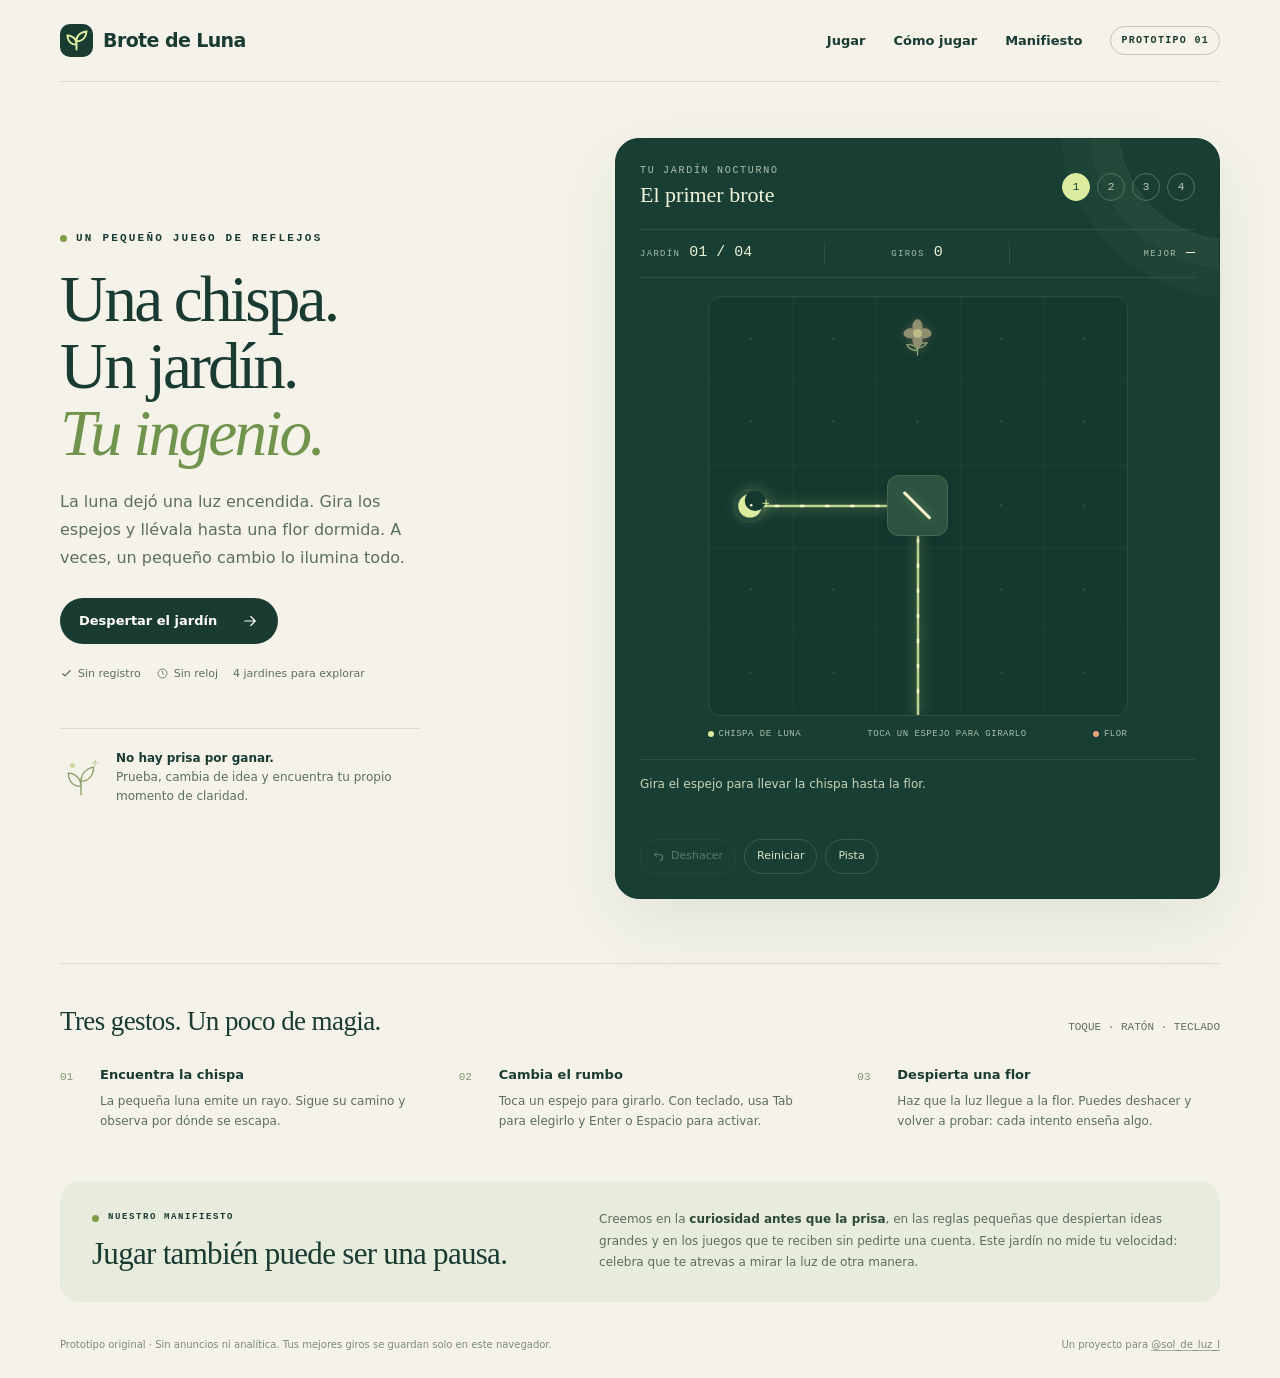
==== index.html @ 844bf69f "Añade el juego Brote de Luna" ====
<!doctype html>
<html lang="es">
<head>
<meta charset="utf-8">
<meta name="viewport" content="width=device-width, initial-scale=1">
<meta name="theme-color" content="#183e34">
<meta name="description" content="Brote de Luna: un pequeño juego de reflejos. Gira espejos, guía una chispa y despierta cuatro jardines. Gratis, sin registro y sin reloj.">
<title>Brote de Luna — un jardín de reflejos</title>
<link rel="icon" href="data:image/svg+xml,%3Csvg xmlns='http://www.w3.org/2000/svg' viewBox='0 0 64 64'%3E%3Crect width='64' height='64' rx='18' fill='%23183e34'/%3E%3Cpath d='M32 48V29M32 37C15 37 14 21 14 21s18-2 18 16M32 32c0-17 18-18 18-18s1 18-18 18' fill='none' stroke='%23dfec9e' stroke-width='4' stroke-linecap='round'/%3E%3C/svg%3E">
<style>
:root{--ink:#193b32;--muted:#5c6e61;--paper:#f5f3e9;--line:#d9dfce;--lime:#dceca0;--leaf:#254d3e;--peach:#e8a17d;--white:#fffef8;--mono:ui-monospace,SFMono-Regular,Consolas,monospace}*{box-sizing:border-box}html{scroll-behavior:smooth}body{margin:0;background:var(--paper);color:var(--ink);font-family:Inter,ui-sans-serif,system-ui,-apple-system,BlinkMacSystemFont,"Segoe UI",sans-serif;line-height:1.5}button,a{-webkit-tap-highlight-color:transparent}button{font:inherit}button,a{touch-action:manipulation}button:focus-visible,a:focus-visible,summary:focus-visible{outline:3px solid #d17c50;outline-offset:5px}.skip{position:absolute;left:18px;top:-60px;background:var(--ink);color:white;padding:10px;z-index:20}.skip:focus{top:12px}a{color:inherit}.shell{max-width:1240px;margin:auto;padding:0 40px}.topbar{display:flex;align-items:center;justify-content:space-between;padding-top:24px;padding-bottom:24px;border-bottom:1px solid var(--line);gap:24px}.brand{display:flex;gap:10px;align-items:center;text-decoration:none;font-weight:770;font-size:19px;letter-spacing:-.6px}.brand svg{width:33px;height:33px}.nav{display:flex;align-items:center;gap:28px;font-size:13px;font-weight:600}.nav a{text-decoration:none}.nav a:hover{color:#6a7f3f}.edition{font-family:var(--mono);font-size:10px;letter-spacing:1.3px;border:1px solid #bdc7b5;border-radius:99px;padding:6px 10px}.hero{display:grid;grid-template-columns:.9fr 1.1fr;gap:60px;align-items:center;padding:56px 0 64px}.eyebrow{font-size:11px;text-transform:uppercase;letter-spacing:2.2px;font-family:var(--mono);font-weight:600;display:flex;align-items:center;gap:9px}.eyebrow:before{content:"";width:7px;height:7px;background:#7f9c47;border-radius:50%}h1{font-family:Georgia,"Times New Roman",serif;font-size:clamp(48px,5.1vw,69px);line-height:1.02;font-weight:400;letter-spacing:-2.8px;margin:20px 0 22px}h1 em{font-style:italic;color:#71944d}.intro{font-size:16px;max-width:370px;color:var(--muted);margin:0 0 26px;line-height:1.75}.primary-link{display:inline-flex;gap:24px;align-items:center;text-decoration:none;border-radius:99px;padding:13px 19px;background:var(--ink);color:var(--white);font-size:13px;font-weight:600}.primary-link svg{width:18px;height:18px}.notes{display:flex;flex-wrap:wrap;gap:15px;margin-top:22px;font-size:11px;color:var(--muted)}.notes span{display:flex;align-items:center;gap:5px}.notes svg{width:13px;height:13px}.art-note{display:flex;gap:14px;align-items:center;margin-top:46px;padding-top:20px;border-top:1px solid var(--line);max-width:360px}.art-note svg{width:42px;height:42px;flex:0 0 auto}.art-note p{font-size:12px;line-height:1.6;color:var(--muted);margin:0}.art-note strong{font-weight:600;color:var(--ink)}.game-card{position:relative;overflow:hidden;background:#193f35;color:#f1f4d8;border-radius:24px;padding:24px;box-shadow:0 24px 70px #183e3417;border:1px solid #173b32;scroll-margin-top:16px}.game-card:before{content:"";position:absolute;width:230px;height:230px;right:-130px;top:-130px;border:1px solid #dceca01c;border-radius:50%;box-shadow:0 0 0 28px #dceca008,0 0 0 57px #dceca005;pointer-events:none}.game-top{display:flex;align-items:center;justify-content:space-between;position:relative;gap:10px}.game-top h2{font-family:Georgia,serif;font-weight:400;font-size:22px;margin:0}.game-top .tiny{color:#adbfaa;font-size:10px;letter-spacing:1.7px;font-family:var(--mono);text-transform:uppercase}.level-dots{display:flex;gap:7px}.level-dot{display:grid;place-items:center;width:28px;height:28px;border:1px solid #55715c;background:transparent;border-radius:50%;color:#c0cdb6;font-family:var(--mono);font-size:11px;cursor:pointer}.level-dot.active{background:var(--lime);border-color:var(--lime);color:var(--ink)}.level-dot.completed:not(.active){background:#507149;color:#e0ecc8}.stats{display:grid;grid-template-columns:repeat(3,1fr);margin:18px 0 18px;border-top:1px solid #ffffff16;border-bottom:1px solid #ffffff16;padding:12px 0}.stat{display:flex;gap:9px;align-items:baseline;justify-content:center;border-right:1px solid #ffffff16}.stat:first-child{justify-content:flex-start}.stat:last-child{border:0;justify-content:flex-end}.stat-label{font-size:9px;letter-spacing:1.3px;color:#a6bca9;font-family:var(--mono);text-transform:uppercase}.stat-value{font-family:var(--mono);font-size:15px;color:#edf2d6}.board-wrap{position:relative;margin:0 auto;max-width:420px}.board{position:relative;aspect-ratio:1;border:1px solid #78946d33;border-radius:14px;overflow:hidden;background-color:#14392f;background-image:linear-gradient(#b9d59f0b 1px,transparent 1px),linear-gradient(90deg,#b9d59f0b 1px,transparent 1px);background-size:20% 20%}.tiles{position:absolute;inset:0;display:grid;grid-template-columns:repeat(5,1fr);grid-template-rows:repeat(5,1fr);z-index:2}.tile{position:relative;display:flex;align-items:center;justify-content:center;min-width:0;border:0;background:none;color:#dceca0;padding:0}.tile.empty:after{content:"";width:3px;height:3px;border-radius:50%;background:#b2c99f25}.tile.mirror{cursor:pointer;margin:13%;border-radius:12px;background:#2c5341;box-shadow:inset 0 0 0 1px #9bb77c36,0 6px 12px #06251d25;transition:background .15s,transform .15s}.tile.mirror:hover{background:#3e654d;transform:translateY(-1px)}.tile.mirror:active{transform:scale(.92)}.tile.mirror[aria-disabled=true]{cursor:default}.tile.mirror:focus-visible{outline:3px solid #f3c396;outline-offset:2px}.mirror-line{display:block;width:62%;height:3px;background:#f1f5c9;border-radius:6px;box-shadow:0 0 10px #dceca049;transform:rotate(45deg);transition:transform .2s}.mirror-line.slash{transform:rotate(-45deg)}.source svg{width:62%;height:62%;filter:drop-shadow(0 0 8px #e0ec9e55)}.goal svg{width:61%;height:61%;transition:transform .5s;filter:drop-shadow(0 0 5px #e8a17d44)}.goal.awake svg{transform:scale(1.13);filter:drop-shadow(0 0 12px #f2b98eaa)}.goal .petal{fill:#8f8e70;transition:fill .4s}.goal.awake .petal{fill:#f2b18c}.goal .flower-core{fill:#bdbb86;transition:fill .4s}.goal.awake .flower-core{fill:#f8eeb6}.beam{position:absolute;inset:0;width:100%;height:100%;pointer-events:none;z-index:1;overflow:visible}.beam-glow{fill:none;stroke:#dfea8d;stroke-width:14;opacity:.13;filter:blur(7px)}.beam-core{fill:none;stroke:#dceca0;stroke-width:3;stroke-linecap:round;stroke-linejoin:round;opacity:.85}.beam-flow{fill:none;stroke:#fffbd9;stroke-width:3;stroke-linecap:round;stroke-linejoin:round;stroke-dasharray:3 27;animation:flow 2.7s linear infinite;opacity:.85}@keyframes flow{to{stroke-dashoffset:-120}}.board-hint{display:flex;justify-content:space-between;gap:8px;margin:12px 0 18px;font-family:var(--mono);font-size:9px;letter-spacing:.5px;color:#a9c0a8}.board-hint span{display:flex;align-items:center;gap:5px}.legend-dot{display:block;width:6px;height:6px;border-radius:50%;background:var(--lime)}.legend-dot.peach{background:var(--peach)}.game-status{border-top:1px solid #ffffff16;padding-top:15px;min-height:68px}.game-status p{margin:0;color:#c6d5b9;font-size:12px;line-height:1.6}.game-status strong{color:#e7efbc;font-weight:600}.game-status.win p{color:#eef5ce}.actions{display:flex;gap:8px;flex-wrap:wrap;margin-top:12px}.game-btn{border:1px solid #66826469;background:none;border-radius:99px;color:#d7e1c6;padding:8px 12px;font-size:11px;font-weight:500;cursor:pointer;display:inline-flex;align-items:center;gap:6px}.game-btn:hover{background:#365a43}.game-btn svg{width:12px;height:12px}.game-btn:disabled{opacity:.35;cursor:not-allowed}.game-btn.primary{margin-left:auto;background:var(--lime);border-color:var(--lime);color:#214330;font-weight:700}.game-btn.primary:hover{background:#ecf6be}.hidden{display:none!important}.hint-text{background:#ffffff08;border:1px solid #ffffff0f;border-radius:10px;padding:10px 12px;margin-top:11px!important;font-size:11px!important;color:#c4d2b5!important}.section-divider{border-top:1px solid var(--line)}.how{padding:37px 0 50px}.section-heading{display:flex;justify-content:space-between;align-items:baseline;gap:20px;margin-bottom:24px}.section-heading h2{font-family:Georgia,serif;font-weight:400;font-size:27px;letter-spacing:-.6px;margin:0}.section-heading p{font-size:11px;color:var(--muted);margin:0;font-family:var(--mono)}.steps{display:grid;grid-template-columns:repeat(3,1fr);gap:36px}.step{display:grid;grid-template-columns:28px 1fr;column-gap:12px}.step-number{font-family:var(--mono);font-size:11px;color:#829571;padding-top:4px}.step h3{font-size:13px;font-weight:650;margin:0 0 6px}.step p{font-size:12px;line-height:1.7;color:var(--muted);margin:0}.manifesto{background:#e7ecdc;border-radius:20px;padding:28px 32px;margin:0 0 35px;display:grid;grid-template-columns:1fr 1.25fr;gap:36px;align-items:center}.manifesto .eyebrow{font-size:9px;letter-spacing:1.6px}.manifesto h2{font-family:Georgia,serif;font-size:31px;font-weight:400;line-height:1.2;letter-spacing:-.7px;margin:10px 0 0}.manifesto p{font-size:12px;color:#5b6e5e;line-height:1.8;margin:0}.manifesto strong{color:#2d4935;font-weight:600}footer{padding:0 0 26px;display:flex;justify-content:space-between;gap:20px;font-size:10px;color:#7b8978}footer a{text-decoration:none;border-bottom:1px solid #a5b39a}footer p{margin:0}.fineprint{max-width:620px}@media(max-width:1000px){.hero{gap:32px}.shell{padding:0 28px}.game-card{padding:20px}.intro{font-size:14px}.stat-label{font-size:8px}.stat-value{font-size:13px}.art-note{margin-top:30px}.nav{gap:19px}}@media(max-width:760px){.shell{padding:0 20px}.topbar{padding-top:19px;padding-bottom:18px}.brand{font-size:17px}.nav{gap:16px}.nav a:first-child{display:none}.edition{display:none}.hero{grid-template-columns:1fr;padding:32px 0 34px;gap:29px}.intro-block{max-width:560px}.eyebrow{font-size:10px;letter-spacing:1.6px}h1{font-size:52px;letter-spacing:-2px;line-height:1.02;margin:17px 0 15px}h1 br.desktop{display:none}h1 span{display:inline}.intro{max-width:450px;font-size:14px;margin:0 0 20px}.primary-link{padding:11px 16px;font-size:12px}.notes{margin-top:17px}.art-note{display:none}.game-card{padding:20px;border-radius:20px;max-width:520px;width:100%;margin:auto}.game-top h2{font-size:21px}.stats{margin:16px 0}.stat-label{font-size:9px}.stat-value{font-size:14px}.steps{grid-template-columns:1fr;gap:22px}.how{padding:30px 0}.section-heading{margin-bottom:25px}.section-heading p{display:none}.section-heading h2{font-size:25px}.step p{font-size:12px}.manifesto{grid-template-columns:1fr;gap:17px;padding:24px;margin-bottom:26px}.manifesto h2{font-size:28px;max-width:300px}.manifesto p{font-size:12px}footer{flex-direction:column;gap:10px;font-size:10px}.game-btn{font-size:10px;padding:8px 11px}.board-hint{font-size:8px}.game-status{min-height:66px}.game-status p{font-size:12px}}@media(max-width:360px){.shell{padding:0 14px}.nav{gap:11px;font-size:11px}h1{font-size:47px}.game-card{padding:16px}.stat{gap:5px}.stat-label{font-size:8px}.game-top h2{font-size:18px}.level-dot{width:25px;height:25px}.level-dots{gap:5px}}@media(prefers-reduced-motion:reduce){html{scroll-behavior:auto}.beam-flow{animation:none}.mirror-line,.goal svg,.goal .petal,.tile.mirror{transition:none}}
</style>
</head>
<body>
<a class="skip" href="#juego">Saltar al juego</a>
<div class="shell">
<header class="topbar">
<a href="#" class="brand" aria-label="Brote de Luna, inicio"><svg viewBox="0 0 40 40" fill="none" aria-hidden="true"><rect width="40" height="40" rx="12" fill="#193b32"/><path d="M20 31V17M20 25C9 25 9 14 9 14s11 0 11 11M20 21c0-11 12-12 12-12s0 12-12 12" stroke="#dceca0" stroke-width="2.4" stroke-linecap="round"/></svg>Brote de Luna</a>
<nav class="nav" aria-label="Principal"><a href="#juego">Jugar</a><a href="#como">Cómo jugar</a><a href="#manifiesto">Manifiesto</a><span class="edition">PROTOTIPO 01</span></nav>
</header>
<main>
<section class="hero" aria-labelledby="hero-title">
<div class="intro-block">
<div class="eyebrow">Un pequeño juego de reflejos</div>
<h1 id="hero-title">Una chispa.<br class="desktop"> Un jardín.<br> <em>Tu ingenio.</em></h1>
<p class="intro">La luna dejó una luz encendida. Gira los espejos y llévala hasta una flor dormida. A veces, un pequeño cambio lo ilumina todo.</p>
<a class="primary-link" href="#juego">Despertar el jardín <svg viewBox="0 0 24 24" fill="none" aria-hidden="true"><path d="M5 12h14m-6-6 6 6-6 6" stroke="currentColor" stroke-width="1.5" stroke-linecap="round" stroke-linejoin="round"/></svg></a>
<div class="notes"><span><svg viewBox="0 0 16 16" fill="none" aria-hidden="true"><path d="m3 8 3 3 7-7" stroke="currentColor" stroke-width="1.5"/></svg>Sin registro</span><span><svg viewBox="0 0 16 16" fill="none" aria-hidden="true"><circle cx="8" cy="8" r="5.5" stroke="currentColor"/><path d="M8 4.5V8l2 1.5" stroke="currentColor"/></svg>Sin reloj</span><span>4 jardines para explorar</span></div>
<div class="art-note"><svg viewBox="0 0 50 50" fill="none" aria-hidden="true"><path d="M25 45V26M25 35C9 35 10 19 10 19s15 1 15 16M25 29c0-15 15-17 15-17s1 16-15 17" stroke="#8b9f69" stroke-width="1.6" stroke-linecap="round"/><circle cx="15" cy="10" r="3" fill="#c9d998"/><path d="M42 3v8M38 7h8" stroke="#b4c58b"/></svg><p><strong>No hay prisa por ganar.</strong><br>Prueba, cambia de idea y encuentra tu propio momento de claridad.</p></div>
</div>
<section class="game-card" id="juego" aria-labelledby="level-title" tabindex="-1">
<div class="game-top"><div><div class="tiny">Tu jardín nocturno</div><h2 id="level-title">El primer brote</h2></div><div class="level-dots" id="level-dots" role="group" aria-label="Elegir jardín"></div></div>
<div class="stats"><div class="stat"><span class="stat-label">Jardín</span><span class="stat-value" id="level-value">01 / 04</span></div><div class="stat"><span class="stat-label">Giros</span><span class="stat-value" id="moves-value">0</span></div><div class="stat"><span class="stat-label">Mejor</span><span class="stat-value" id="best-value">—</span></div></div>
<div class="board-wrap"><div class="board" id="board" role="group" aria-label="Tablero del jardín: gira los espejos para guiar la luz hasta la flor"><div class="tiles" id="tiles"></div><svg class="beam" viewBox="0 0 500 500" aria-hidden="true"><polyline class="beam-glow" id="beam-glow"/><polyline class="beam-core" id="beam-core"/><polyline class="beam-flow" id="beam-flow"/></svg></div><div class="board-hint"><span><i class="legend-dot"></i>CHISPA DE LUNA</span><span>TOCA UN ESPEJO PARA GIRARLO</span><span><i class="legend-dot peach"></i>FLOR</span></div></div>
<div class="game-status" id="game-status"><p id="status" role="status" aria-live="polite">Gira el espejo para llevar la chispa hasta la flor.</p><p class="hint-text hidden" id="hint-text"></p></div>
<div class="actions"><button class="game-btn" id="undo" type="button" disabled><svg viewBox="0 0 16 16" fill="none" aria-hidden="true"><path d="M5 3 2 6l3 3M2 6h7a4 4 0 0 1 0 8" stroke="currentColor" stroke-width="1.4" stroke-linecap="round" stroke-linejoin="round"/></svg>Deshacer</button><button class="game-btn" id="reset" type="button">Reiniciar</button><button class="game-btn" id="hint" type="button" aria-expanded="false" aria-controls="hint-text">Pista</button><button class="game-btn primary hidden" id="next" type="button">Siguiente jardín →</button></div>
</section>
</section>
<section class="how section-divider" id="como" aria-labelledby="how-title"><div class="section-heading"><h2 id="how-title">Tres gestos. Un poco de magia.</h2><p>TOQUE · RATÓN · TECLADO</p></div><div class="steps"><div class="step"><div class="step-number">01</div><div><h3>Encuentra la chispa</h3><p>La pequeña luna emite un rayo. Sigue su camino y observa por dónde se escapa.</p></div></div><div class="step"><div class="step-number">02</div><div><h3>Cambia el rumbo</h3><p>Toca un espejo para girarlo. Con teclado, usa Tab para elegirlo y Enter o Espacio para activar.</p></div></div><div class="step"><div class="step-number">03</div><div><h3>Despierta una flor</h3><p>Haz que la luz llegue a la flor. Puedes deshacer y volver a probar: cada intento enseña algo.</p></div></div></div></section>
<section class="manifesto" id="manifiesto" aria-labelledby="manifesto-title"><div><div class="eyebrow">Nuestro manifiesto</div><h2 id="manifesto-title">Jugar también puede ser una pausa.</h2></div><p>Creemos en la <strong>curiosidad antes que la prisa</strong>, en las reglas pequeñas que despiertan ideas grandes y en los juegos que te reciben sin pedirte una cuenta. Este jardín no mide tu velocidad: celebra que te atrevas a mirar la luz de otra manera.</p></section>
</main>
<footer><p class="fineprint">Prototipo original · Sin anuncios ni analítica. Tus mejores giros se guardan solo en este navegador.</p><p>Un proyecto para <a href="https://www.tiktok.com/@sol_de_luz_l" target="_blank" rel="noopener noreferrer">@sol_de_luz_l</a></p></footer>
</div>
<script>
(() => {
'use strict';
const levels = [
  {name:'El primer brote',source:{x:0,y:2},goal:{x:2,y:0},mirrors:[{x:2,y:2,o:'\\'}],hint:'La flor está arriba de la chispa. ¿Qué inclinación haría subir un rayo que viene de la izquierda?',intro:'Gira el espejo para llevar la chispa hasta la flor.'},
  {name:'Una vuelta inesperada',source:{x:0,y:3},goal:{x:4,y:1},mirrors:[{x:3,y:3,o:'\\'},{x:3,y:1,o:'\\'}],hint:'Primero hay que subir. Después, la luz necesita volver a mirar hacia la derecha.',intro:'Dos espejos, una nueva ruta. Sigue la luz desde la luna.'},
  {name:'Bajo la superficie',source:{x:0,y:1},goal:{x:1,y:2},mirrors:[{x:3,y:1,o:'/'},{x:3,y:4,o:'\\'},{x:1,y:4,o:'/'}],hint:'El camino baja hasta el fondo, gira a la izquierda y luego vuelve a subir. Empieza por el espejo más cercano a la chispa.',intro:'No siempre el camino más corto parece el más evidente.'},
  {name:'El jardín que regresa',source:{x:0,y:3},goal:{x:1,y:4},mirrors:[{x:2,y:3,o:'\\'},{x:2,y:0,o:'\\'},{x:4,y:0,o:'/'},{x:4,y:4,o:'\\'}],hint:'La luz puede recorrer el borde del jardín: arriba, derecha, abajo y, al final, izquierda.',intro:'Cuatro reflejos para despertar la última flor. Tómate tu tiempo.'}
];
const $ = id => document.getElementById(id);
let saved = {best:[null,null,null,null]};
try { const data=JSON.parse(localStorage.getItem('brote-de-luna-v1')); if(data && Array.isArray(data.best)) saved.best=levels.map((_,i)=>Number.isInteger(data.best[i])&&data.best[i]>0?data.best[i]:null); } catch (_) {}
let state={level:0,orientations:[],moves:0,history:[],solved:false};
const moonSVG='<svg viewBox="0 0 80 80" fill="none" aria-hidden="true"><circle cx="40" cy="40" r="25" stroke="#dceca0" stroke-opacity=".17"/><circle cx="40" cy="40" r="18" fill="#dceca0"/><circle cx="48" cy="32" r="16" fill="#14392f"/><circle cx="42" cy="39" r="2" fill="#f8f9d8"/><path d="M60 36h9M65 31v10" stroke="#dceca0" stroke-width="1.5" stroke-linecap="round"/></svg>';
const flowerSVG='<svg viewBox="0 0 80 80" aria-hidden="true"><path d="M40 66V43M40 59c-13 0-17-9-17-9s14-3 17 9M40 55c9 0 15-8 15-8s-12-2-15 8" fill="none" stroke="#8ea977" stroke-width="2" stroke-linecap="round"/><g class="petal"><ellipse cx="40" cy="22" rx="8" ry="12"/><ellipse cx="40" cy="42" rx="8" ry="12"/><ellipse cx="30" cy="32" rx="12" ry="8"/><ellipse cx="50" cy="32" rx="12" ry="8"/></g><circle class="flower-core" cx="40" cy="32" r="7"/></svg>';
function trace(){
 const l=levels[state.level],points=[[l.source.x*100+50,l.source.y*100+50]];
 let x=l.source.x,y=l.source.y,dx=1,dy=0;const seen=new Set();
 for(let step=0;step<120;step++){
  const nx=x+dx,ny=y+dy;
  if(nx<0||nx>4||ny<0||ny>4){points.push([Math.max(0,Math.min(500,nx*100+50)),Math.max(0,Math.min(500,ny*100+50))]);return {points,win:false};}
  x=nx;y=ny;points.push([x*100+50,y*100+50]);
  if(x===l.goal.x&&y===l.goal.y)return {points,win:true};
  const mi=l.mirrors.findIndex(m=>m.x===x&&m.y===y);
  if(mi>=0){const oldDx=dx;if(state.orientations[mi]==='/'){dx=-dy;dy=-oldDx;}else{dx=dy;dy=oldDx;}}
  const key=[x,y,dx,dy].join(',');if(seen.has(key))return {points,win:false};seen.add(key);
 }
 return {points,win:false};
}
function persist(){try{localStorage.setItem('brote-de-luna-v1',JSON.stringify(saved));}catch(_){}}
function renderDots(){
 $('level-dots').replaceChildren();levels.forEach((l,i)=>{const b=document.createElement('button');b.type='button';b.className='level-dot'+(i===state.level?' active':'')+(saved.best[i]?' completed':'');b.textContent=String(i+1);b.setAttribute('aria-label',`Jardín ${i+1}: ${l.name}${saved.best[i]?', completado':''}`);if(i===state.level)b.setAttribute('aria-current','step');b.addEventListener('click',()=>load(i));$('level-dots').append(b);});
}
function render(focusMirror){
 const l=levels[state.level],result=trace();
 if(result.win&&!state.solved){state.solved=true;if(!saved.best[state.level]||state.moves<saved.best[state.level]){saved.best[state.level]=state.moves;persist();}}
 $('level-title').textContent=l.name;$('level-value').textContent=`0${state.level+1} / 04`;$('moves-value').textContent=state.moves;$('best-value').textContent=saved.best[state.level]??'—';
 $('tiles').replaceChildren();
 for(let y=0;y<5;y++)for(let x=0;x<5;x++){
  const mi=l.mirrors.findIndex(m=>m.x===x&&m.y===y);let tile;
  if(mi>=0){tile=document.createElement('button');tile.type='button';tile.className='tile mirror';tile.dataset.mirror=mi;tile.setAttribute('aria-label',`Espejo en fila ${y+1}, columna ${x+1}; diagonal ${state.orientations[mi]==='/'?'ascendente':'descendente'}. Activar para girar.`);tile.setAttribute('aria-disabled',state.solved?'true':'false');const line=document.createElement('span');line.className='mirror-line'+(state.orientations[mi]==='/'?' slash':'');line.setAttribute('aria-hidden','true');tile.append(line);tile.addEventListener('click',()=>rotate(mi));}
  else {tile=document.createElement('div');tile.className='tile empty';tile.setAttribute('aria-hidden','true');if(x===l.source.x&&y===l.source.y){tile.className='tile source';tile.innerHTML=moonSVG;tile.removeAttribute('aria-hidden');tile.setAttribute('role','img');tile.setAttribute('aria-label','Chispa de luna: la luz sale hacia la derecha');}else if(x===l.goal.x&&y===l.goal.y){tile.className='tile goal'+(state.solved?' awake':'');tile.innerHTML=flowerSVG;tile.removeAttribute('aria-hidden');tile.setAttribute('role','img');tile.setAttribute('aria-label',state.solved?'Flor despierta':'Flor dormida: lleva la luz hasta aquí');}}
  $('tiles').append(tile);
 }
 const points=result.points.map(p=>p.join(',')).join(' ');['beam-glow','beam-core','beam-flow'].forEach(id=>$(id).setAttribute('points',points));
 $('game-status').classList.toggle('win',state.solved);$('status').textContent=state.solved?(state.level===levels.length-1?`¡Cuatro jardines, una nueva mirada! Última flor despierta en ${state.moves} ${state.moves===1?'giro':'giros'}. Puedes volver a jugar y mejorar tu marca.`:`¡La flor despertó! Lo lograste en ${state.moves} ${state.moves===1?'giro':'giros'}. El siguiente jardín te espera.`):l.intro;
 $('undo').disabled=state.history.length===0;$('next').classList.toggle('hidden',!state.solved);$('next').textContent=state.level===levels.length-1?'Volver al primer jardín ↻':'Siguiente jardín →';
 renderDots();if(focusMirror!==undefined&&!state.solved){const focused=$('tiles').querySelector(`[data-mirror="${focusMirror}"]`);if(focused)focused.focus({preventScroll:true});}
}
function rotate(i){if(state.solved)return;state.history.push(state.orientations.slice());state.orientations[i]=state.orientations[i]==='/'?'\\':'/';state.moves++;render(i);}
function load(index){state={level:index,orientations:levels[index].mirrors.map(m=>m.o),moves:0,history:[],solved:false};$('hint-text').classList.add('hidden');$('hint').setAttribute('aria-expanded','false');$('hint-text').textContent=levels[index].hint;render();}
$('reset').addEventListener('click',()=>load(state.level));
$('undo').addEventListener('click',()=>{if(!state.history.length)return;state.orientations=state.history.pop();state.moves=Math.max(0,state.moves-1);state.solved=false;render();});
$('hint').addEventListener('click',()=>{const show=$('hint-text').classList.contains('hidden');$('hint-text').classList.toggle('hidden',!show);$('hint').setAttribute('aria-expanded',String(show));});
$('next').addEventListener('click',()=>{load((state.level+1)%levels.length);const first=$('tiles').querySelector('button');if(first)first.focus({preventScroll:true});});
load(0);
})();
</script>
</body>
</html>
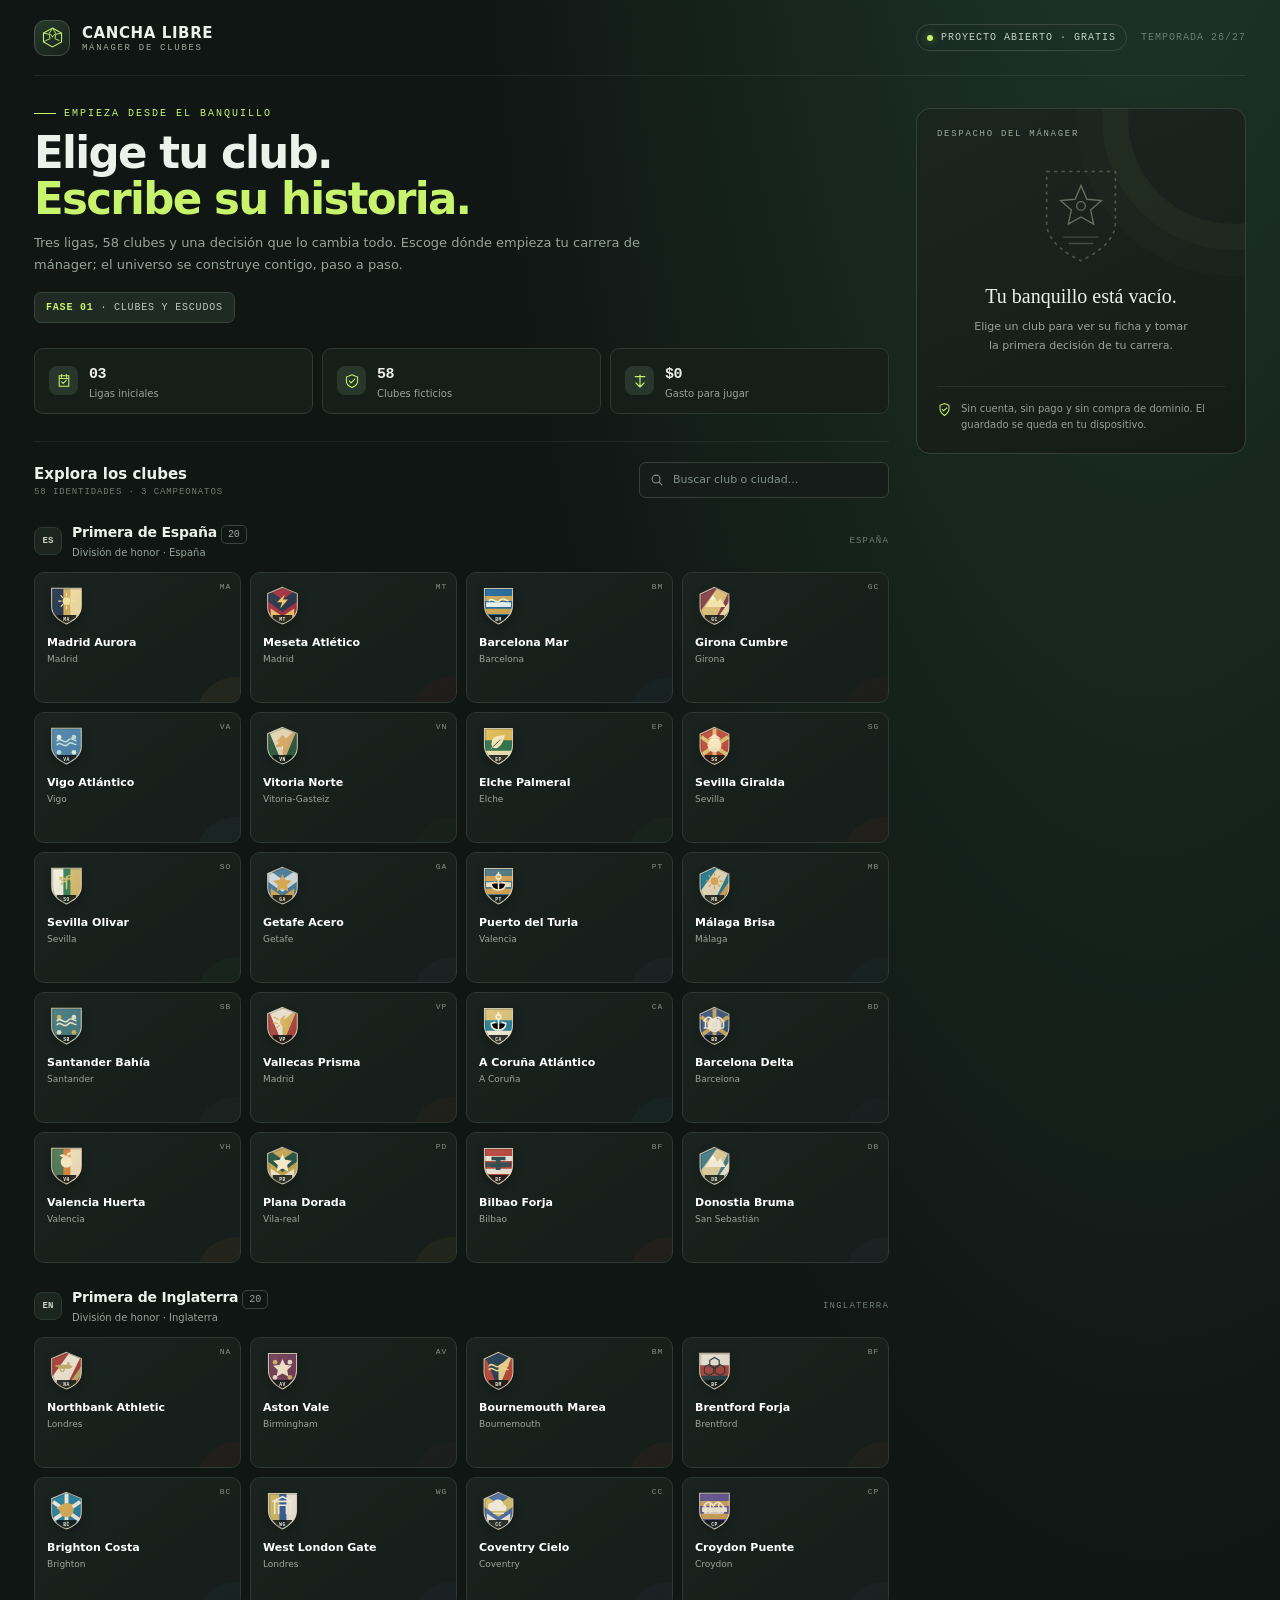
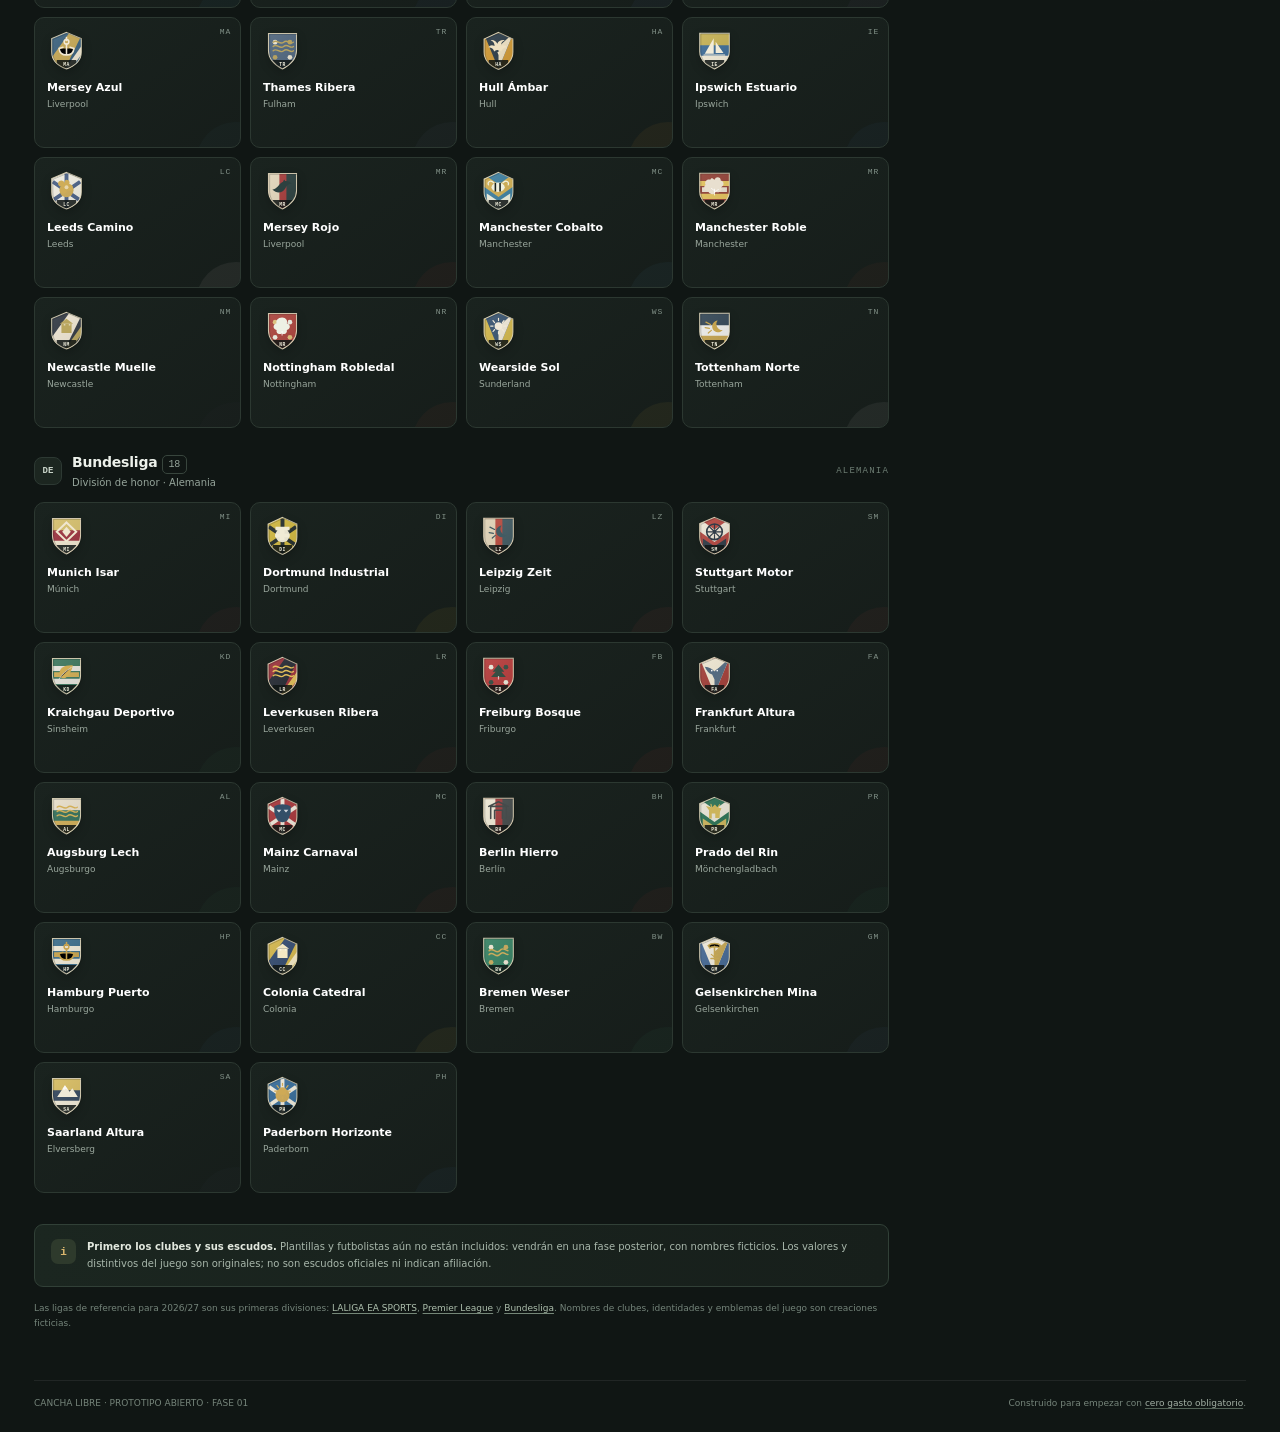
==== commit 4591db5f: "Reemplaza el contenido por Cancha Libre fase 1" ====
--- a/index.html
+++ b/index.html
@@ -1,103 +1,41 @@
 <!doctype html>
-<html lang="es">
-<head>
-<meta charset="utf-8">
-<meta name="viewport" content="width=device-width, initial-scale=1">
-<meta name="theme-color" content="#183e34">
-<meta name="description" content="Brote de Luna: un pequeño juego de reflejos. Gira espejos, guía una chispa y despierta cuatro jardines. Gratis, sin registro y sin reloj.">
-<title>Brote de Luna — un jardín de reflejos</title>
-<link rel="icon" href="data:image/svg+xml,%3Csvg xmlns='http://www.w3.org/2000/svg' viewBox='0 0 64 64'%3E%3Crect width='64' height='64' rx='18' fill='%23183e34'/%3E%3Cpath d='M32 48V29M32 37C15 37 14 21 14 21s18-2 18 16M32 32c0-17 18-18 18-18s1 18-18 18' fill='none' stroke='%23dfec9e' stroke-width='4' stroke-linecap='round'/%3E%3C/svg%3E">
+<html lang="es"><head><meta charset="utf-8"><meta name="viewport" content="width=device-width,initial-scale=1"><meta name="theme-color" content="#121a17"><meta name="description" content="Cancha Libre: mánager de clubes gratuito. Elige tu equipo entre España, Inglaterra y Alemania; distintivos originales, sin dominio de pago ni registro."><title>Cancha Libre — Mánager de clubes</title>
 <style>
-:root{--ink:#193b32;--muted:#5c6e61;--paper:#f5f3e9;--line:#d9dfce;--lime:#dceca0;--leaf:#254d3e;--peach:#e8a17d;--white:#fffef8;--mono:ui-monospace,SFMono-Regular,Consolas,monospace}*{box-sizing:border-box}html{scroll-behavior:smooth}body{margin:0;background:var(--paper);color:var(--ink);font-family:Inter,ui-sans-serif,system-ui,-apple-system,BlinkMacSystemFont,"Segoe UI",sans-serif;line-height:1.5}button,a{-webkit-tap-highlight-color:transparent}button{font:inherit}button,a{touch-action:manipulation}button:focus-visible,a:focus-visible,summary:focus-visible{outline:3px solid #d17c50;outline-offset:5px}.skip{position:absolute;left:18px;top:-60px;background:var(--ink);color:white;padding:10px;z-index:20}.skip:focus{top:12px}a{color:inherit}.shell{max-width:1240px;margin:auto;padding:0 40px}.topbar{display:flex;align-items:center;justify-content:space-between;padding-top:24px;padding-bottom:24px;border-bottom:1px solid var(--line);gap:24px}.brand{display:flex;gap:10px;align-items:center;text-decoration:none;font-weight:770;font-size:19px;letter-spacing:-.6px}.brand svg{width:33px;height:33px}.nav{display:flex;align-items:center;gap:28px;font-size:13px;font-weight:600}.nav a{text-decoration:none}.nav a:hover{color:#6a7f3f}.edition{font-family:var(--mono);font-size:10px;letter-spacing:1.3px;border:1px solid #bdc7b5;border-radius:99px;padding:6px 10px}.hero{display:grid;grid-template-columns:.9fr 1.1fr;gap:60px;align-items:center;padding:56px 0 64px}.eyebrow{font-size:11px;text-transform:uppercase;letter-spacing:2.2px;font-family:var(--mono);font-weight:600;display:flex;align-items:center;gap:9px}.eyebrow:before{content:"";width:7px;height:7px;background:#7f9c47;border-radius:50%}h1{font-family:Georgia,"Times New Roman",serif;font-size:clamp(48px,5.1vw,69px);line-height:1.02;font-weight:400;letter-spacing:-2.8px;margin:20px 0 22px}h1 em{font-style:italic;color:#71944d}.intro{font-size:16px;max-width:370px;color:var(--muted);margin:0 0 26px;line-height:1.75}.primary-link{display:inline-flex;gap:24px;align-items:center;text-decoration:none;border-radius:99px;padding:13px 19px;background:var(--ink);color:var(--white);font-size:13px;font-weight:600}.primary-link svg{width:18px;height:18px}.notes{display:flex;flex-wrap:wrap;gap:15px;margin-top:22px;font-size:11px;color:var(--muted)}.notes span{display:flex;align-items:center;gap:5px}.notes svg{width:13px;height:13px}.art-note{display:flex;gap:14px;align-items:center;margin-top:46px;padding-top:20px;border-top:1px solid var(--line);max-width:360px}.art-note svg{width:42px;height:42px;flex:0 0 auto}.art-note p{font-size:12px;line-height:1.6;color:var(--muted);margin:0}.art-note strong{font-weight:600;color:var(--ink)}.game-card{position:relative;overflow:hidden;background:#193f35;color:#f1f4d8;border-radius:24px;padding:24px;box-shadow:0 24px 70px #183e3417;border:1px solid #173b32;scroll-margin-top:16px}.game-card:before{content:"";position:absolute;width:230px;height:230px;right:-130px;top:-130px;border:1px solid #dceca01c;border-radius:50%;box-shadow:0 0 0 28px #dceca008,0 0 0 57px #dceca005;pointer-events:none}.game-top{display:flex;align-items:center;justify-content:space-between;position:relative;gap:10px}.game-top h2{font-family:Georgia,serif;font-weight:400;font-size:22px;margin:0}.game-top .tiny{color:#adbfaa;font-size:10px;letter-spacing:1.7px;font-family:var(--mono);text-transform:uppercase}.level-dots{display:flex;gap:7px}.level-dot{display:grid;place-items:center;width:28px;height:28px;border:1px solid #55715c;background:transparent;border-radius:50%;color:#c0cdb6;font-family:var(--mono);font-size:11px;cursor:pointer}.level-dot.active{background:var(--lime);border-color:var(--lime);color:var(--ink)}.level-dot.completed:not(.active){background:#507149;color:#e0ecc8}.stats{display:grid;grid-template-columns:repeat(3,1fr);margin:18px 0 18px;border-top:1px solid #ffffff16;border-bottom:1px solid #ffffff16;padding:12px 0}.stat{display:flex;gap:9px;align-items:baseline;justify-content:center;border-right:1px solid #ffffff16}.stat:first-child{justify-content:flex-start}.stat:last-child{border:0;justify-content:flex-end}.stat-label{font-size:9px;letter-spacing:1.3px;color:#a6bca9;font-family:var(--mono);text-transform:uppercase}.stat-value{font-family:var(--mono);font-size:15px;color:#edf2d6}.board-wrap{position:relative;margin:0 auto;max-width:420px}.board{position:relative;aspect-ratio:1;border:1px solid #78946d33;border-radius:14px;overflow:hidden;background-color:#14392f;background-image:linear-gradient(#b9d59f0b 1px,transparent 1px),linear-gradient(90deg,#b9d59f0b 1px,transparent 1px);background-size:20% 20%}.tiles{position:absolute;inset:0;display:grid;grid-template-columns:repeat(5,1fr);grid-template-rows:repeat(5,1fr);z-index:2}.tile{position:relative;display:flex;align-items:center;justify-content:center;min-width:0;border:0;background:none;color:#dceca0;padding:0}.tile.empty:after{content:"";width:3px;height:3px;border-radius:50%;background:#b2c99f25}.tile.mirror{cursor:pointer;margin:13%;border-radius:12px;background:#2c5341;box-shadow:inset 0 0 0 1px #9bb77c36,0 6px 12px #06251d25;transition:background .15s,transform .15s}.tile.mirror:hover{background:#3e654d;transform:translateY(-1px)}.tile.mirror:active{transform:scale(.92)}.tile.mirror[aria-disabled=true]{cursor:default}.tile.mirror:focus-visible{outline:3px solid #f3c396;outline-offset:2px}.mirror-line{display:block;width:62%;height:3px;background:#f1f5c9;border-radius:6px;box-shadow:0 0 10px #dceca049;transform:rotate(45deg);transition:transform .2s}.mirror-line.slash{transform:rotate(-45deg)}.source svg{width:62%;height:62%;filter:drop-shadow(0 0 8px #e0ec9e55)}.goal svg{width:61%;height:61%;transition:transform .5s;filter:drop-shadow(0 0 5px #e8a17d44)}.goal.awake svg{transform:scale(1.13);filter:drop-shadow(0 0 12px #f2b98eaa)}.goal .petal{fill:#8f8e70;transition:fill .4s}.goal.awake .petal{fill:#f2b18c}.goal .flower-core{fill:#bdbb86;transition:fill .4s}.goal.awake .flower-core{fill:#f8eeb6}.beam{position:absolute;inset:0;width:100%;height:100%;pointer-events:none;z-index:1;overflow:visible}.beam-glow{fill:none;stroke:#dfea8d;stroke-width:14;opacity:.13;filter:blur(7px)}.beam-core{fill:none;stroke:#dceca0;stroke-width:3;stroke-linecap:round;stroke-linejoin:round;opacity:.85}.beam-flow{fill:none;stroke:#fffbd9;stroke-width:3;stroke-linecap:round;stroke-linejoin:round;stroke-dasharray:3 27;animation:flow 2.7s linear infinite;opacity:.85}@keyframes flow{to{stroke-dashoffset:-120}}.board-hint{display:flex;justify-content:space-between;gap:8px;margin:12px 0 18px;font-family:var(--mono);font-size:9px;letter-spacing:.5px;color:#a9c0a8}.board-hint span{display:flex;align-items:center;gap:5px}.legend-dot{display:block;width:6px;height:6px;border-radius:50%;background:var(--lime)}.legend-dot.peach{background:var(--peach)}.game-status{border-top:1px solid #ffffff16;padding-top:15px;min-height:68px}.game-status p{margin:0;color:#c6d5b9;font-size:12px;line-height:1.6}.game-status strong{color:#e7efbc;font-weight:600}.game-status.win p{color:#eef5ce}.actions{display:flex;gap:8px;flex-wrap:wrap;margin-top:12px}.game-btn{border:1px solid #66826469;background:none;border-radius:99px;color:#d7e1c6;padding:8px 12px;font-size:11px;font-weight:500;cursor:pointer;display:inline-flex;align-items:center;gap:6px}.game-btn:hover{background:#365a43}.game-btn svg{width:12px;height:12px}.game-btn:disabled{opacity:.35;cursor:not-allowed}.game-btn.primary{margin-left:auto;background:var(--lime);border-color:var(--lime);color:#214330;font-weight:700}.game-btn.primary:hover{background:#ecf6be}.hidden{display:none!important}.hint-text{background:#ffffff08;border:1px solid #ffffff0f;border-radius:10px;padding:10px 12px;margin-top:11px!important;font-size:11px!important;color:#c4d2b5!important}.section-divider{border-top:1px solid var(--line)}.how{padding:37px 0 50px}.section-heading{display:flex;justify-content:space-between;align-items:baseline;gap:20px;margin-bottom:24px}.section-heading h2{font-family:Georgia,serif;font-weight:400;font-size:27px;letter-spacing:-.6px;margin:0}.section-heading p{font-size:11px;color:var(--muted);margin:0;font-family:var(--mono)}.steps{display:grid;grid-template-columns:repeat(3,1fr);gap:36px}.step{display:grid;grid-template-columns:28px 1fr;column-gap:12px}.step-number{font-family:var(--mono);font-size:11px;color:#829571;padding-top:4px}.step h3{font-size:13px;font-weight:650;margin:0 0 6px}.step p{font-size:12px;line-height:1.7;color:var(--muted);margin:0}.manifesto{background:#e7ecdc;border-radius:20px;padding:28px 32px;margin:0 0 35px;display:grid;grid-template-columns:1fr 1.25fr;gap:36px;align-items:center}.manifesto .eyebrow{font-size:9px;letter-spacing:1.6px}.manifesto h2{font-family:Georgia,serif;font-size:31px;font-weight:400;line-height:1.2;letter-spacing:-.7px;margin:10px 0 0}.manifesto p{font-size:12px;color:#5b6e5e;line-height:1.8;margin:0}.manifesto strong{color:#2d4935;font-weight:600}footer{padding:0 0 26px;display:flex;justify-content:space-between;gap:20px;font-size:10px;color:#7b8978}footer a{text-decoration:none;border-bottom:1px solid #a5b39a}footer p{margin:0}.fineprint{max-width:620px}@media(max-width:1000px){.hero{gap:32px}.shell{padding:0 28px}.game-card{padding:20px}.intro{font-size:14px}.stat-label{font-size:8px}.stat-value{font-size:13px}.art-note{margin-top:30px}.nav{gap:19px}}@media(max-width:760px){.shell{padding:0 20px}.topbar{padding-top:19px;padding-bottom:18px}.brand{font-size:17px}.nav{gap:16px}.nav a:first-child{display:none}.edition{display:none}.hero{grid-template-columns:1fr;padding:32px 0 34px;gap:29px}.intro-block{max-width:560px}.eyebrow{font-size:10px;letter-spacing:1.6px}h1{font-size:52px;letter-spacing:-2px;line-height:1.02;margin:17px 0 15px}h1 br.desktop{display:none}h1 span{display:inline}.intro{max-width:450px;font-size:14px;margin:0 0 20px}.primary-link{padding:11px 16px;font-size:12px}.notes{margin-top:17px}.art-note{display:none}.game-card{padding:20px;border-radius:20px;max-width:520px;width:100%;margin:auto}.game-top h2{font-size:21px}.stats{margin:16px 0}.stat-label{font-size:9px}.stat-value{font-size:14px}.steps{grid-template-columns:1fr;gap:22px}.how{padding:30px 0}.section-heading{margin-bottom:25px}.section-heading p{display:none}.section-heading h2{font-size:25px}.step p{font-size:12px}.manifesto{grid-template-columns:1fr;gap:17px;padding:24px;margin-bottom:26px}.manifesto h2{font-size:28px;max-width:300px}.manifesto p{font-size:12px}footer{flex-direction:column;gap:10px;font-size:10px}.game-btn{font-size:10px;padding:8px 11px}.board-hint{font-size:8px}.game-status{min-height:66px}.game-status p{font-size:12px}}@media(max-width:360px){.shell{padding:0 14px}.nav{gap:11px;font-size:11px}h1{font-size:47px}.game-card{padding:16px}.stat{gap:5px}.stat-label{font-size:8px}.game-top h2{font-size:18px}.level-dot{width:25px;height:25px}.level-dots{gap:5px}}@media(prefers-reduced-motion:reduce){html{scroll-behavior:auto}.beam-flow{animation:none}.mirror-line,.goal svg,.goal .petal,.tile.mirror{transition:none}}
-</style>
-</head>
-<body>
-<a class="skip" href="#juego">Saltar al juego</a>
-<div class="shell">
-<header class="topbar">
-<a href="#" class="brand" aria-label="Brote de Luna, inicio"><svg viewBox="0 0 40 40" fill="none" aria-hidden="true"><rect width="40" height="40" rx="12" fill="#193b32"/><path d="M20 31V17M20 25C9 25 9 14 9 14s11 0 11 11M20 21c0-11 12-12 12-12s0 12-12 12" stroke="#dceca0" stroke-width="2.4" stroke-linecap="round"/></svg>Brote de Luna</a>
-<nav class="nav" aria-label="Principal"><a href="#juego">Jugar</a><a href="#como">Cómo jugar</a><a href="#manifiesto">Manifiesto</a><span class="edition">PROTOTIPO 01</span></nav>
-</header>
-<main>
-<section class="hero" aria-labelledby="hero-title">
-<div class="intro-block">
-<div class="eyebrow">Un pequeño juego de reflejos</div>
-<h1 id="hero-title">Una chispa.<br class="desktop"> Un jardín.<br> <em>Tu ingenio.</em></h1>
-<p class="intro">La luna dejó una luz encendida. Gira los espejos y llévala hasta una flor dormida. A veces, un pequeño cambio lo ilumina todo.</p>
-<a class="primary-link" href="#juego">Despertar el jardín <svg viewBox="0 0 24 24" fill="none" aria-hidden="true"><path d="M5 12h14m-6-6 6 6-6 6" stroke="currentColor" stroke-width="1.5" stroke-linecap="round" stroke-linejoin="round"/></svg></a>
-<div class="notes"><span><svg viewBox="0 0 16 16" fill="none" aria-hidden="true"><path d="m3 8 3 3 7-7" stroke="currentColor" stroke-width="1.5"/></svg>Sin registro</span><span><svg viewBox="0 0 16 16" fill="none" aria-hidden="true"><circle cx="8" cy="8" r="5.5" stroke="currentColor"/><path d="M8 4.5V8l2 1.5" stroke="currentColor"/></svg>Sin reloj</span><span>4 jardines para explorar</span></div>
-<div class="art-note"><svg viewBox="0 0 50 50" fill="none" aria-hidden="true"><path d="M25 45V26M25 35C9 35 10 19 10 19s15 1 15 16M25 29c0-15 15-17 15-17s1 16-15 17" stroke="#8b9f69" stroke-width="1.6" stroke-linecap="round"/><circle cx="15" cy="10" r="3" fill="#c9d998"/><path d="M42 3v8M38 7h8" stroke="#b4c58b"/></svg><p><strong>No hay prisa por ganar.</strong><br>Prueba, cambia de idea y encuentra tu propio momento de claridad.</p></div>
-</div>
-<section class="game-card" id="juego" aria-labelledby="level-title" tabindex="-1">
-<div class="game-top"><div><div class="tiny">Tu jardín nocturno</div><h2 id="level-title">El primer brote</h2></div><div class="level-dots" id="level-dots" role="group" aria-label="Elegir jardín"></div></div>
-<div class="stats"><div class="stat"><span class="stat-label">Jardín</span><span class="stat-value" id="level-value">01 / 04</span></div><div class="stat"><span class="stat-label">Giros</span><span class="stat-value" id="moves-value">0</span></div><div class="stat"><span class="stat-label">Mejor</span><span class="stat-value" id="best-value">—</span></div></div>
-<div class="board-wrap"><div class="board" id="board" role="group" aria-label="Tablero del jardín: gira los espejos para guiar la luz hasta la flor"><div class="tiles" id="tiles"></div><svg class="beam" viewBox="0 0 500 500" aria-hidden="true"><polyline class="beam-glow" id="beam-glow"/><polyline class="beam-core" id="beam-core"/><polyline class="beam-flow" id="beam-flow"/></svg></div><div class="board-hint"><span><i class="legend-dot"></i>CHISPA DE LUNA</span><span>TOCA UN ESPEJO PARA GIRARLO</span><span><i class="legend-dot peach"></i>FLOR</span></div></div>
-<div class="game-status" id="game-status"><p id="status" role="status" aria-live="polite">Gira el espejo para llevar la chispa hasta la flor.</p><p class="hint-text hidden" id="hint-text"></p></div>
-<div class="actions"><button class="game-btn" id="undo" type="button" disabled><svg viewBox="0 0 16 16" fill="none" aria-hidden="true"><path d="M5 3 2 6l3 3M2 6h7a4 4 0 0 1 0 8" stroke="currentColor" stroke-width="1.4" stroke-linecap="round" stroke-linejoin="round"/></svg>Deshacer</button><button class="game-btn" id="reset" type="button">Reiniciar</button><button class="game-btn" id="hint" type="button" aria-expanded="false" aria-controls="hint-text">Pista</button><button class="game-btn primary hidden" id="next" type="button">Siguiente jardín →</button></div>
-</section>
-</section>
-<section class="how section-divider" id="como" aria-labelledby="how-title"><div class="section-heading"><h2 id="how-title">Tres gestos. Un poco de magia.</h2><p>TOQUE · RATÓN · TECLADO</p></div><div class="steps"><div class="step"><div class="step-number">01</div><div><h3>Encuentra la chispa</h3><p>La pequeña luna emite un rayo. Sigue su camino y observa por dónde se escapa.</p></div></div><div class="step"><div class="step-number">02</div><div><h3>Cambia el rumbo</h3><p>Toca un espejo para girarlo. Con teclado, usa Tab para elegirlo y Enter o Espacio para activar.</p></div></div><div class="step"><div class="step-number">03</div><div><h3>Despierta una flor</h3><p>Haz que la luz llegue a la flor. Puedes deshacer y volver a probar: cada intento enseña algo.</p></div></div></div></section>
-<section class="manifesto" id="manifiesto" aria-labelledby="manifesto-title"><div><div class="eyebrow">Nuestro manifiesto</div><h2 id="manifesto-title">Jugar también puede ser una pausa.</h2></div><p>Creemos en la <strong>curiosidad antes que la prisa</strong>, en las reglas pequeñas que despiertan ideas grandes y en los juegos que te reciben sin pedirte una cuenta. Este jardín no mide tu velocidad: celebra que te atrevas a mirar la luz de otra manera.</p></section>
-</main>
-<footer><p class="fineprint">Prototipo original · Sin anuncios ni analítica. Tus mejores giros se guardan solo en este navegador.</p><p>Un proyecto para <a href="https://www.tiktok.com/@sol_de_luz_l" target="_blank" rel="noopener noreferrer">@sol_de_luz_l</a></p></footer>
-</div>
+:root{color-scheme:dark;--bg:#101614;--panel:#171f1c;--line:#2d3933;--ink:#edf1eb;--muted:#95a49a;--quiet:#6d7d73;--lime:#c8f36c;--sans:Inter,ui-sans-serif,system-ui,-apple-system,BlinkMacSystemFont,"Segoe UI",sans-serif;--mono:ui-monospace,SFMono-Regular,Consolas,monospace}*{box-sizing:border-box}body{margin:0;background:radial-gradient(ellipse at 90% -20%,#203b2d 0,transparent 43%),var(--bg);color:var(--ink);font-family:var(--sans);line-height:1.5;min-height:100vh}button,input{font:inherit;touch-action:manipulation}button:focus-visible,a:focus-visible,input:focus-visible{outline:3px solid var(--lime);outline-offset:3px}.skip{position:absolute;top:-60px;left:16px;z-index:10;background:var(--lime);color:#172019;padding:10px 14px;border-radius:6px}.skip:focus{top:12px}a{color:inherit}.app{max-width:1480px;margin:auto;min-height:100vh;padding:0 34px}.topbar{height:76px;display:flex;align-items:center;justify-content:space-between;border-bottom:1px solid #ffffff12;gap:20px}.brand{display:flex;align-items:center;gap:12px;text-decoration:none}.brand-mark{width:36px;height:36px;display:grid;place-items:center;border:1px solid #455248;border-radius:11px;background:linear-gradient(145deg,#263c2c,#18201c)}.brand-mark svg{width:23px;height:23px}.brand-name{font-size:15px;font-weight:780;letter-spacing:.6px}.brand-name small{display:block;font:9px var(--mono);letter-spacing:1.7px;color:#9dac9d;margin-top:-2px}.top-right{display:flex;align-items:center;gap:14px}.open-pill{font:10px var(--mono);letter-spacing:1px;text-transform:uppercase;color:#c3d0c4;border:1px solid #3b4940;padding:7px 10px;border-radius:99px;display:flex;align-items:center;gap:8px}.open-pill:before{content:"";width:6px;height:6px;border-radius:50%;background:var(--lime);box-shadow:0 0 8px #c8f36c77}.version{font:10px var(--mono);color:var(--quiet);letter-spacing:1px}.layout{display:grid;grid-template-columns:minmax(0,1fr) 330px;gap:27px;padding:32px 0 48px}.main-col{min-width:0}.intro{display:flex;justify-content:space-between;align-items:flex-end;gap:24px;margin-bottom:25px}.kicker{font:10px var(--mono);color:var(--lime);letter-spacing:2px;text-transform:uppercase;display:flex;align-items:center;gap:8px}.kicker:before{content:"";height:1px;width:22px;background:var(--lime)}h1{font-size:clamp(30px,3.4vw,44px);letter-spacing:-1.7px;line-height:1.05;margin:12px 0 10px;font-weight:700}h1 span{color:var(--lime)}.intro p{max-width:610px;color:var(--muted);font-size:13px;margin:0;line-height:1.7}.phase{white-space:nowrap;border:1px solid #35433a;border-radius:7px;background:#202a24;padding:9px 11px;color:#bcc9bd;font:10px var(--mono);letter-spacing:.8px;margin-top:15px;display:inline-block}.phase strong{color:var(--lime);font-weight:600}.summary-row{display:grid;grid-template-columns:repeat(3,1fr);gap:9px;margin:23px 0 26px}.metric{display:flex;align-items:center;gap:11px;border:1px solid var(--line);background:#161e1a;border-radius:9px;padding:12px 14px;min-height:57px}.metric-icon{width:29px;height:29px;display:grid;place-items:center;border-radius:8px;background:#28362b;color:var(--lime);flex:0 0 auto}.metric-icon svg{width:16px;height:16px}.metric-value{font:600 15px var(--mono);letter-spacing:-.5px}.metric-label{display:block;font-size:10px;color:var(--muted);margin-top:1px}.toolbar{display:flex;justify-content:space-between;align-items:center;gap:12px;margin:27px 0 13px;padding-top:20px;border-top:1px solid #ffffff11}.toolbar h2{font-size:15px;margin:0;font-weight:700}.toolbar-note{font:9px var(--mono);color:var(--quiet);letter-spacing:.9px;margin-top:2px}.search-wrap{position:relative;flex:0 1 250px}.search-wrap svg{position:absolute;left:11px;top:50%;transform:translateY(-50%);width:14px;height:14px;color:#829188;pointer-events:none}.search{width:100%;padding:9px 11px 9px 33px;border:1px solid #35423a;border-radius:7px;background:#151c19;color:var(--ink);font-size:11px}.search::placeholder{color:#829188}.search-feedback{font-size:10px;color:var(--muted);margin:0 2px 10px;min-height:0}.league-section{margin-top:24px}.section-head{display:flex;align-items:center;justify-content:space-between;gap:18px;margin-bottom:12px}.section-title{display:flex;align-items:center;gap:10px}.section-title h2{font-size:14px;margin:0;font-weight:690;letter-spacing:-.2px}.section-title .count{font:10px var(--mono);color:var(--muted);border:1px solid #38453d;padding:3px 6px;border-radius:5px;margin-left:4px}.league-sub{font-size:10px;color:var(--muted);margin-top:2px}.country-tag{font:9px var(--mono);letter-spacing:1.2px;color:var(--quiet);white-space:nowrap}.league-logo{width:28px;height:28px;display:grid;place-items:center;border:1px solid var(--line);border-radius:8px;background:#1c2620;color:#c8d3c8;font:700 9px var(--mono)}.clubs-grid{display:grid;grid-template-columns:repeat(4,minmax(0,1fr));gap:9px}.club-card{position:relative;display:flex;flex-direction:column;align-items:flex-start;text-align:left;min-width:0;min-height:131px;border:1px solid #2c3831;background:linear-gradient(145deg,#1a231f,#161d1a);border-radius:10px;padding:12px 12px 10px;cursor:pointer;overflow:hidden;transition:transform .16s,border-color .16s,background .16s,box-shadow .16s}.club-card:after{content:"";position:absolute;width:80px;height:80px;border-radius:50%;right:-36px;bottom:-55px;background:var(--team-color);opacity:.06;transition:opacity .16s}.club-card:hover{transform:translateY(-2px);border-color:#72805d;background:linear-gradient(145deg,#222e27,#19211c);box-shadow:0 9px 22px #0003}.club-card.selected{border-color:var(--lime);box-shadow:inset 0 0 0 1px #c8f36c33,0 0 24px #c8f36c0d}.club-card.selected:before{content:"✓";position:absolute;right:8px;top:8px;width:18px;height:18px;display:grid;place-items:center;background:var(--lime);color:#152017;border-radius:50%;font-weight:800;font-size:11px;z-index:3}.club-card:hover:after{opacity:.13}.crest{width:39px;height:43px;display:block;margin-bottom:8px;filter:drop-shadow(0 4px 5px #0003)}.card-name{font-size:11px;font-weight:650;line-height:1.25;white-space:normal;max-width:100%;overflow-wrap:anywhere}.card-city{font-size:9px;color:#99a69c;margin-top:3px}.card-code{position:absolute;right:9px;top:9px;font:8px var(--mono);letter-spacing:.8px;color:#829188}.sidebar{position:sticky;top:22px;height:max-content}.side-card{background:linear-gradient(155deg,#1b2520,#151c18);border:1px solid #344139;border-radius:14px;padding:20px;overflow:hidden;position:relative}.side-card:before{content:"";position:absolute;top:-96px;right:-94px;width:210px;height:210px;border:1px solid #a6c87212;border-radius:50%;box-shadow:0 0 0 25px #a6c87208,0 0 0 51px #a6c87205;pointer-events:none}.side-kicker{font:9px var(--mono);letter-spacing:1.7px;text-transform:uppercase;color:#9cae9c;position:relative}.empty-state{display:flex;flex-direction:column;align-items:center;text-align:center;padding:25px 8px 13px;position:relative}.empty-crest{width:88px;height:101px;opacity:.7;margin-bottom:16px}.empty-state h2{font-family:Georgia,serif;font-size:20px;font-weight:400;margin:0 0 7px}.empty-state p{font-size:11px;color:var(--muted);max-width:220px;margin:0;line-height:1.7}.detail-state{position:relative}.detail-top{display:flex;gap:15px;align-items:center;padding:22px 0 18px;border-bottom:1px solid #ffffff12}.detail-crest{width:70px;height:76px;flex:0 0 auto;filter:drop-shadow(0 8px 9px #0005)}.detail-title{min-width:0}.detail-title h2{font-family:Georgia,serif;font-size:20px;line-height:1.15;font-weight:400;margin:0 0 6px;overflow-wrap:anywhere}.detail-city{font-size:11px;color:var(--muted)}.detail-league{display:inline-block;font:8px var(--mono);text-transform:uppercase;letter-spacing:.6px;color:#d4e5b5;background:#283628;padding:5px 7px;border-radius:5px;margin-top:9px}.detail-caption{font-size:12px;color:#bac6bb;line-height:1.7;margin:16px 0}.identity-box{background:#111815;border:1px solid #2b3830;border-radius:8px;padding:11px 12px;margin-bottom:13px}.detail-label{font:9px var(--mono);color:#86968c;letter-spacing:1.2px;text-transform:uppercase}.identity-value{font-size:11px;color:#e0e9dc;margin-top:4px}.badge-note{font-size:10px;color:#8fa093;line-height:1.65;margin:0 0 16px}.choose-btn{width:100%;display:flex;align-items:center;justify-content:center;gap:9px;background:var(--lime);border:1px solid var(--lime);color:#162019;border-radius:8px;padding:12px 14px;font-weight:750;font-size:12px;cursor:pointer;transition:background .14s,transform .14s}.choose-btn:hover{background:#d9ff8e;transform:translateY(-1px)}.choose-btn:disabled{cursor:default;background:#35433a;color:#afc0b3;border-color:#35433a;transform:none}.choose-btn svg{width:15px;height:15px}.saved-note{margin:10px 0 0;min-height:30px;font-size:10px;color:#9ead9f;line-height:1.6;text-align:center}.side-divider{border:0;border-top:1px solid #ffffff12;margin:18px 0 14px}.free-note{display:flex;gap:9px;align-items:flex-start;color:#92a095;font-size:10px;line-height:1.6}.free-note svg{width:15px;height:15px;color:var(--lime);flex:0 0 auto;margin-top:1px}.empty-search{border:1px dashed #3d4a41;border-radius:9px;padding:27px;text-align:center;color:var(--muted);font-size:12px}.roster-boundary{margin:31px 0 0;padding:14px 16px;border:1px solid #314037;border-radius:9px;background:linear-gradient(90deg,#1b2620,#171f1b);display:flex;gap:11px;align-items:flex-start}.boundary-icon{display:grid;place-items:center;width:25px;height:25px;border-radius:7px;background:#2e3a2c;color:#d9b56d;font:700 11px var(--mono);flex:0 0 auto}.roster-boundary p{font-size:10px;color:#a8b7ab;line-height:1.65;margin:0}.roster-boundary strong{color:#e2e8de}.source-note{margin:14px 0 0;color:#74847a;font-size:9px;line-height:1.7}.source-note a{color:#adbfad;text-decoration-color:#758778;text-underline-offset:2px}.footer{border-top:1px solid #ffffff12;padding:16px 0 22px;display:flex;justify-content:space-between;gap:20px;color:#75847a;font-size:9px}.footer a{color:#a4b1a6;text-decoration-color:#536257;text-underline-offset:2px}.toast{position:fixed;bottom:24px;left:50%;transform:translate(-50%,20px);opacity:0;pointer-events:none;z-index:30;background:#e0f4a6;color:#182219;padding:11px 16px;border-radius:8px;font-size:12px;font-weight:700;box-shadow:0 8px 30px #0005;transition:opacity .18s,transform .18s;max-width:calc(100% - 30px);text-align:center}.toast.show{opacity:1;transform:translate(-50%,0)}@media(max-width:1120px){.app{padding:0 24px}.layout{grid-template-columns:minmax(0,1fr) 300px;gap:18px}.clubs-grid{grid-template-columns:repeat(3,minmax(0,1fr))}.intro{align-items:flex-start}.summary-row{gap:7px}.metric{padding:10px}.metric-value{font-size:13px}}@media(max-width:820px){.app{padding:0 19px}.layout{grid-template-columns:minmax(0,1fr);gap:18px;padding-top:24px}.sidebar{position:static;grid-row:1}.side-card{padding:17px}.empty-state{padding:14px 4px 6px}.empty-crest{width:56px;height:64px;margin-bottom:8px}.empty-state h2{font-size:18px}.empty-state p{max-width:none}.detail-top{padding:13px 0}.detail-crest{width:57px;height:64px}.detail-title h2{font-size:19px}.detail-caption{margin:12px 0}.identity-box{padding:9px 11px;margin-bottom:9px}.badge-note{margin-bottom:10px}.side-divider{margin:14px 0 11px}.clubs-grid{grid-template-columns:repeat(4,minmax(0,1fr))}.summary-row{margin:19px 0 22px}}@media(max-width:560px){.app{padding:0 14px}.topbar{height:63px}.brand-mark{width:32px;height:32px}.brand-name{font-size:13px}.brand-name small{font-size:8px}.top-right{gap:7px}.open-pill{font-size:8px;padding:6px 8px}.version{display:none}.layout{padding-top:19px}.kicker{font-size:9px}.kicker:before{width:16px}h1{font-size:32px;letter-spacing:-1.2px;margin:10px 0 8px}.intro p{font-size:11px}.phase{font-size:9px;padding:8px 9px;margin-top:12px}.summary-row{gap:6px;margin:17px 0 20px}.metric{gap:6px;min-height:51px;padding:8px 6px}.metric-icon{width:24px;height:24px;border-radius:7px}.metric-icon svg{width:14px;height:14px}.metric-value{font-size:11px}.metric-label{font-size:8px}.toolbar{align-items:flex-start;flex-wrap:wrap;gap:9px;margin:21px 0 12px;padding-top:16px}.toolbar h2{font-size:14px}.toolbar-note{font-size:8px}.search-wrap{width:100%;flex:1 1 100%}.search{font-size:12px;padding:10px 11px 10px 34px}.section-head{margin-bottom:10px}.section-title{gap:7px}.section-title h2{font-size:12px}.section-title .count{font-size:8px;padding:2px 5px}.league-sub{font-size:9px}.country-tag{font-size:8px;letter-spacing:.7px}.league-logo{width:25px;height:25px}.league-section{margin-top:21px}.clubs-grid{grid-template-columns:repeat(2,minmax(0,1fr));gap:7px}.club-card{min-height:101px;padding:9px 9px 8px;border-radius:8px}.crest{width:32px;height:36px;margin-bottom:6px}.card-name{font-size:10px}.card-city{font-size:9px}.card-code{right:7px;top:7px;font-size:8px}.side-card{border-radius:11px;padding:14px}.side-kicker{font-size:8px}.detail-top{gap:11px}.detail-crest{width:47px;height:54px}.detail-title h2{font-size:18px}.detail-city{font-size:10px}.detail-league{font-size:7px;padding:4px 6px;margin-top:6px}.detail-caption{font-size:11px}.free-note{font-size:9px}.roster-boundary{margin-top:23px;padding:11px;gap:9px}.roster-boundary p{font-size:9px}.source-note{font-size:8px}.footer{flex-direction:column;gap:6px;padding:14px 0 19px;font-size:8px}}@media(prefers-reduced-motion:reduce){*,*:before,*:after{scroll-behavior:auto!important;transition:none!important}}
+</style></head><body>
+<a class="skip" href="#clubes">Saltar al catálogo de clubes</a><div class="app">
+<header class="topbar"><a class="brand" href="#inicio" aria-label="Cancha Libre, inicio"><span class="brand-mark"><svg viewBox="0 0 28 28" fill="none" aria-hidden="true"><path d="M14 2.5 25 8.7v10.6L14 25.5 3 19.3V8.7L14 2.5Z" stroke="#c8f36c" stroke-width="1.3"/><path d="m14 2.5 4 6.4-4 4.1-4-4.1 4-6.4Zm-11 6.2 7 1.4 1 5.4-5.5 2.3L3 19.3m22-10.6-7 1.4-1 5.4 5.5 2.3" stroke="#c8f36c" stroke-width="1.1" stroke-linejoin="round"/><circle cx="14" cy="13" r=".9" fill="#c8f36c"/></svg></span><span class="brand-name">CANCHA LIBRE<small>MÁNAGER DE CLUBES</small></span></a><div class="top-right"><span class="open-pill">Proyecto abierto · Gratis</span><span class="version">TEMPORADA 26/27</span></div></header>
+<main id="inicio" class="layout"><div class="main-col"><section class="intro" aria-labelledby="title"><div><div class="kicker">Empieza desde el banquillo</div><h1 id="title">Elige tu club.<br><span>Escribe su historia.</span></h1><p>Tres ligas, 58 clubes y una decisión que lo cambia todo. Escoge dónde empieza tu carrera de mánager; el universo se construye contigo, paso a paso.</p><div class="phase"><strong>FASE 01</strong> · CLUBES Y ESCUDOS</div></div></section>
+<div class="summary-row" aria-label="Resumen del universo de clubes"><div class="metric"><span class="metric-icon"><svg viewBox="0 0 20 20" fill="none" aria-hidden="true"><path d="M4 3.5h12v13H4zM7 1.8v3.4m6-3.4v3.4M4 7h12" stroke="currentColor" stroke-width="1.3" stroke-linecap="round"/><path d="m7 11 2 2 4-4" stroke="currentColor" stroke-width="1.3" stroke-linecap="round" stroke-linejoin="round"/></svg></span><span><strong class="metric-value">03</strong><span class="metric-label">Ligas iniciales</span></span></div><div class="metric"><span class="metric-icon"><svg viewBox="0 0 20 20" fill="none" aria-hidden="true"><path d="M10 2.2 17 5v5.1c0 4.2-3 6.6-7 8-4-1.4-7-3.8-7-8V5l7-2.8Z" stroke="currentColor" stroke-width="1.3"/><path d="m6.7 10.2 2.1 2.1 4.7-4.7" stroke="currentColor" stroke-width="1.3" stroke-linecap="round" stroke-linejoin="round"/></svg></span><span><strong class="metric-value">58</strong><span class="metric-label">Clubes ficticios</span></span></div><div class="metric"><span class="metric-icon"><svg viewBox="0 0 20 20" fill="none" aria-hidden="true"><path d="M10 2.5v15m-5-5 5 5 5-5M4 4.5h12" stroke="currentColor" stroke-width="1.4" stroke-linecap="round" stroke-linejoin="round"/></svg></span><span><strong class="metric-value">$0</strong><span class="metric-label">Gasto para jugar</span></span></div></div>
+<section class="toolbar" id="clubes" aria-labelledby="clubs-heading"><div><h2 id="clubs-heading">Explora los clubes</h2><div class="toolbar-note">58 IDENTIDADES · 3 CAMPEONATOS</div></div><label class="search-wrap"><svg viewBox="0 0 20 20" fill="none" aria-hidden="true"><circle cx="8.7" cy="8.7" r="5.7" stroke="currentColor" stroke-width="1.5"/><path d="m13 13 4 4" stroke="currentColor" stroke-width="1.5" stroke-linecap="round"/></svg><input id="search" class="search" type="search" placeholder="Buscar club o ciudad…" aria-label="Buscar club o ciudad"></label></section><div class="search-feedback" id="search-feedback" aria-live="polite"></div><div class="club-list" id="club-list"></div>
+<div class="roster-boundary"><span class="boundary-icon">i</span><p><strong>Primero los clubes y sus escudos.</strong> Plantillas y futbolistas aún no están incluidos: vendrán en una fase posterior, con nombres ficticios. Los valores y distintivos del juego son originales; no son escudos oficiales ni indican afiliación.</p></div>
+<p class="source-note">Las ligas de referencia para 2026/27 son sus primeras divisiones: <a href="https://www.laliga.com/laliga-easports/clubes" target="_blank" rel="noopener noreferrer">LALIGA EA SPORTS</a>, <a href="https://www.premierleague.com/en/news/4725682/all-20-premier-league-clubs-squad-numbers-for-202627-season" target="_blank" rel="noopener noreferrer">Premier League</a> y <a href="https://www.bundesliga.com/en/bundesliga/clubs" target="_blank" rel="noopener noreferrer">Bundesliga</a>. Nombres de clubes, identidades y emblemas del juego son creaciones ficticias.</p>
+</div><aside class="sidebar" aria-labelledby="profile-kicker"><div class="side-card"><div class="side-kicker" id="profile-kicker">DESPACHO DEL MÁNAGER</div><div id="empty-state" class="empty-state"><svg class="empty-crest" viewBox="0 0 80 94" fill="none" aria-hidden="true"><path d="M8 7h64v48c0 16-17 28-32 35C25 83 8 71 8 55V7Z" stroke="#617062" stroke-width="1.5" stroke-dasharray="3 4"/><path d="m40 20 5.5 12.8L59 34l-10 8.9 2.8 13.1L40 49.3l-11.8 6.7L31 42.9 21 34l13.5-1.2L40 20Z" stroke="#82917d" stroke-width="1.3"/><circle cx="40" cy="39" r="4" stroke="#82917d" stroke-width="1.2"/><path d="M24 68h32M29 74h22" stroke="#526254" stroke-width="1.2" stroke-linecap="round"/></svg><h2>Tu banquillo está vacío.</h2><p>Elige un club para ver su ficha y tomar la primera decisión de tu carrera.</p></div><div class="detail-state" id="detail-state" hidden><div class="detail-top"><div id="detail-crest"></div><div class="detail-title"><h2 id="detail-name"></h2><div class="detail-city" id="detail-city"></div><div class="detail-league" id="detail-league"></div></div></div><p class="detail-caption" id="detail-caption"></p><div class="identity-box"><div class="detail-label">Identidad de club</div><div class="identity-value" id="detail-identity"></div></div><p class="badge-note">Escudo original creado para este universo ficticio; no reproduce el emblema oficial del club real que inspira su contexto.</p><button class="choose-btn" id="choose" type="button"><span id="choose-label">Elegir este club</span><svg viewBox="0 0 20 20" fill="none" aria-hidden="true"><path d="M3 10h13m-5-5 5 5-5 5" stroke="currentColor" stroke-width="1.5" stroke-linecap="round" stroke-linejoin="round"/></svg></button><p class="saved-note" id="saved-note" role="status" aria-live="polite">Tu elección se guarda solo en este navegador.</p></div><hr class="side-divider"><div class="free-note"><svg viewBox="0 0 20 20" fill="none" aria-hidden="true"><path d="M10 2 16 4.4v4.4c0 4.3-2.6 7.2-6 9.2-3.4-2-6-4.9-6-9.2V4.4L10 2Z" stroke="currentColor" stroke-width="1.35"/><path d="m7 9.8 2 2 4-4" stroke="currentColor" stroke-width="1.35" stroke-linecap="round" stroke-linejoin="round"/></svg><span>Sin cuenta, sin pago y sin compra de dominio. El guardado se queda en tu dispositivo.</span></div></div></aside></main>
+<footer class="footer"><span>CANCHA LIBRE · PROTOTIPO ABIERTO · FASE 01</span><span>Construido para empezar con <a href="https://github.com/Micho01939/brote-de-luna" target="_blank" rel="noopener noreferrer">cero gasto obligatorio</a>.</span></footer></div><div class="toast" id="toast" role="status" aria-live="polite"></div>
 <script>
-(() => {
-'use strict';
-const levels = [
-  {name:'El primer brote',source:{x:0,y:2},goal:{x:2,y:0},mirrors:[{x:2,y:2,o:'\\'}],hint:'La flor está arriba de la chispa. ¿Qué inclinación haría subir un rayo que viene de la izquierda?',intro:'Gira el espejo para llevar la chispa hasta la flor.'},
-  {name:'Una vuelta inesperada',source:{x:0,y:3},goal:{x:4,y:1},mirrors:[{x:3,y:3,o:'\\'},{x:3,y:1,o:'\\'}],hint:'Primero hay que subir. Después, la luz necesita volver a mirar hacia la derecha.',intro:'Dos espejos, una nueva ruta. Sigue la luz desde la luna.'},
-  {name:'Bajo la superficie',source:{x:0,y:1},goal:{x:1,y:2},mirrors:[{x:3,y:1,o:'/'},{x:3,y:4,o:'\\'},{x:1,y:4,o:'/'}],hint:'El camino baja hasta el fondo, gira a la izquierda y luego vuelve a subir. Empieza por el espejo más cercano a la chispa.',intro:'No siempre el camino más corto parece el más evidente.'},
-  {name:'El jardín que regresa',source:{x:0,y:3},goal:{x:1,y:4},mirrors:[{x:2,y:3,o:'\\'},{x:2,y:0,o:'\\'},{x:4,y:0,o:'/'},{x:4,y:4,o:'\\'}],hint:'La luz puede recorrer el borde del jardín: arriba, derecha, abajo y, al final, izquierda.',intro:'Cuatro reflejos para despertar la última flor. Tómate tu tiempo.'}
+(()=>{'use strict';
+const leagues=[
+{id:'es',name:'Primera de España',ref:'División de honor · España',country:'ESPAÑA',code:'ES',official:'LALIGA EA SPORTS',clubs:[
+['madrid-aurora','Madrid Aurora','Madrid','MA','#d6b35f','#24354d','#f3e0a3','sun'],['meseta-atletico','Meseta Atlético','Madrid','MT','#a52f3f','#273348','#f1c46c','bolt'],['barcelona-mar','Barcelona Mar','Barcelona','BM','#216aa0','#d3a94e','#eaf4ec','wave'],['girona-cumbre','Girona Cumbre','Girona','GC','#853f47','#e1c277','#f4e2ab','mountain'],['vigo-atlantico','Vigo Atlántico','Vigo','VA','#4b84ae','#f3f0d5','#c5dbce','wave'],['vitoria-norte','Vitoria Norte','Vitoria-Gasteiz','VN','#2b573e','#e6d9b5','#d7a967','pine'],['elche-palmeral','Elche Palmeral','Elche','EP','#30734c','#e1bd56','#f2e6b3','leaf'],['sevilla-giralda','Sevilla Giralda','Sevilla','SG','#c44b3b','#e0c571','#f5e6be','tower'],['sevilla-olivar','Sevilla Olivar','Sevilla','SO','#328357','#f2f0df','#d9be70','olive'],['getafe-acero','Getafe Acero','Getafe','GA','#477b9b','#d2dce0','#d4a850','star'],['turia-puerto','Puerto del Turia','Valencia','PT','#4d7884','#d7a351','#f1e5c2','anchor'],['malaga-brisa','Málaga Brisa','Málaga','MB','#227a8d','#e4d8b8','#d5a156','sun'],['santander-bahia','Santander Bahía','Santander','SB','#437a7f','#d8b356','#e9e1c5','wave'],['vallecas-prisma','Vallecas Prisma','Madrid','VP','#ad453d','#ece5d2','#d9b45c','comet'],['coruna-atlantico','A Coruña Atlántico','A Coruña','CA','#27819a','#dec578','#f6f1d9','anchor'],['barcelona-delta','Barcelona Delta','Barcelona','BD','#3a567e','#d0a556','#eee5d1','bridge'],['valencia-huerta','Valencia Huerta','Valencia','VH','#d9873b','#4e7651','#f3e2ba','orange'],['plana-dorada','Plana Dorada','Vila-real','PD','#c7a64e','#245343','#f3e9c9','star'],['bilbao-forja','Bilbao Forja','Bilbao','BF','#bb443b','#eee7d6','#334d50','forge'],['donostia-bruma','Donostia Bruma','San Sebastián','DB','#427a86','#e1ce9c','#f1e9d5','mountain']]},
+{id:'en',name:'Primera de Inglaterra',ref:'División de honor · Inglaterra',country:'INGLATERRA',code:'EN',official:'Premier League',clubs:[
+['northbank-athletic','Northbank Athletic','Londres','NA','#a73c38','#eee5d0','#beaa67','cannon'],['aston-vale','Aston Vale','Birmingham','AV','#713a55','#c9ae66','#eaddc2','star'],['bournemouth-marea','Bournemouth Marea','Bournemouth','BM','#b94538','#223c51','#ecd18a','wave'],['brentford-forja','Brentford Forja','Brentford','BF','#a84239','#e7dfcf','#283a3e','honey'],['brighton-costa','Brighton Costa','Brighton','BC','#267f9e','#f0eadb','#d4a955','gull'],['west-london-puerta','West London Gate','Londres','WG','#315a93','#cbb45e','#eee6d7','gate'],['coventry-cielo','Coventry Cielo','Coventry','CC','#4c6ca2','#d8bd68','#f0e8d6','sky'],['croydon-puente','Croydon Puente','Croydon','CP','#61508c','#c99d53','#eee5ce','bridge'],['mersey-azul','Mersey Azul','Liverpool','MA','#3c627e','#c7a956','#f0e7d3','anchor'],['thames-ribera','Thames Ribera','Fulham','TR','#526880','#eee7d4','#b9a35e','river'],['hull-ambar','Hull Ámbar','Hull','HA','#d19a36','#2d3d49','#eee1c2','tiger'],['ipswich-estuario','Ipswich Estuario','Ipswich','IE','#3e6d98','#c6b255','#f2ecd9','sail'],['leeds-camino','Leeds Camino','Leeds','LC','#f1eee2','#4b6288','#cfad58','rose'],['mersey-rojo','Mersey Rojo','Liverpool','MR','#a73d3c','#e4d7bc','#2d4140','bird'],['manchester-cobalto','Manchester Cobalto','Manchester','MC','#4081a1','#d2b054','#eef0df','bee'],['manchester-roble','Manchester Roble','Manchester','MR','#934338','#e4c35e','#e8dfcf','oak'],['newcastle-muelle','Newcastle Muelle','Newcastle','NM','#343b45','#eee5d2','#b9a65f','tower'],['nottingham-robledal','Nottingham Robledal','Nottingham','NR','#ac453e','#e0c37c','#edf0e4','tree'],['wearside-sol','Wearside Sol','Sunderland','WS','#d3b84d','#3b5672','#f0e9d8','sun'],['tottenham-norte','Tottenham Norte','Tottenham','TN','#eeeeea','#354857','#c5a44f','comet']]},
+{id:'de',name:'Bundesliga',ref:'División de honor · Alemania',country:'ALEMANIA',code:'DE',official:'Bundesliga',clubs:[
+['munich-isar','Munich Isar','Múnich','MI','#9e3441','#d7c16e','#f0e6cf','diamond'],['dortmund-industrial','Dortmund Industrial','Dortmund','DI','#d0b73f','#252e2d','#f0ebd6','forge'],['leipzig-zeit','Leipzig Zeit','Leipzig','LZ','#b94c40','#e1d4b8','#425b63','comet'],['stuttgart-motor','Stuttgart Motor','Stuttgart','SM','#b54841','#eee7d7','#313d48','wheel'],['kraichgau-deportivo','Kraichgau Deportivo','Sinsheim','KD','#3e785f','#e5e4dc','#d1ad54','leaf'],['leverkusen-ribera','Leverkusen Ribera','Leverkusen','LR','#9c343d','#272c35','#e2bf5a','river'],['freiburg-bosque','Freiburg Bosque','Friburgo','FB','#b73d3c','#ece8d8','#354e43','pine'],['frankfurt-altura','Frankfurt Altura','Frankfurt','FA','#a33f39','#eee6d1','#556b80','eagle'],['augsburg-lech','Augsburg Lech','Augsburgo','AL','#35715c','#e8dfcb','#d2af58','river'],['mainz-carnaval','Mainz Carnaval','Mainz','MC','#a7373b','#ede5d8','#334f68','mask'],['berlin-hierro','Berlin Hierro','Berlín','BH','#a23c3d','#eee8d5','#454b4b','gate'],['prado-rin','Prado del Rin','Mönchengladbach','PR','#2c7255','#e8e4d5','#ccb45c','horse'],['hamburg-puerto','Hamburg Puerto','Hamburgo','HP','#3e6f8c','#eee8d6','#c8a34e','anchor'],['colonia-catedral','Colonia Catedral','Colonia','CC','#d3b64d','#344b70','#f4e8c4','tower'],['bremen-weser','Bremen Weser','Bremen','BW','#378264','#f1e8d5','#c9aa5c','wave'],['gelsenkirchen-mina','Gelsenkirchen Mina','Gelsenkirchen','GM','#456894','#eee9da','#c3a553','pick'],['saarland-altura','Saarland Altura','Elversberg','SA','#36485f','#d8bd63','#f0e9d7','mountain'],['paderborn-horizonte','Paderborn Horizonte','Paderborn','PH','#376c99','#eee9da','#cfaa56','sun']]}
 ];
-const $ = id => document.getElementById(id);
-let saved = {best:[null,null,null,null]};
-try { const data=JSON.parse(localStorage.getItem('brote-de-luna-v1')); if(data && Array.isArray(data.best)) saved.best=levels.map((_,i)=>Number.isInteger(data.best[i])&&data.best[i]>0?data.best[i]:null); } catch (_) {}
-let state={level:0,orientations:[],moves:0,history:[],solved:false};
-const moonSVG='<svg viewBox="0 0 80 80" fill="none" aria-hidden="true"><circle cx="40" cy="40" r="25" stroke="#dceca0" stroke-opacity=".17"/><circle cx="40" cy="40" r="18" fill="#dceca0"/><circle cx="48" cy="32" r="16" fill="#14392f"/><circle cx="42" cy="39" r="2" fill="#f8f9d8"/><path d="M60 36h9M65 31v10" stroke="#dceca0" stroke-width="1.5" stroke-linecap="round"/></svg>';
-const flowerSVG='<svg viewBox="0 0 80 80" aria-hidden="true"><path d="M40 66V43M40 59c-13 0-17-9-17-9s14-3 17 9M40 55c9 0 15-8 15-8s-12-2-15 8" fill="none" stroke="#8ea977" stroke-width="2" stroke-linecap="round"/><g class="petal"><ellipse cx="40" cy="22" rx="8" ry="12"/><ellipse cx="40" cy="42" rx="8" ry="12"/><ellipse cx="30" cy="32" rx="12" ry="8"/><ellipse cx="50" cy="32" rx="12" ry="8"/></g><circle class="flower-core" cx="40" cy="32" r="7"/></svg>';
-function trace(){
- const l=levels[state.level],points=[[l.source.x*100+50,l.source.y*100+50]];
- let x=l.source.x,y=l.source.y,dx=1,dy=0;const seen=new Set();
- for(let step=0;step<120;step++){
-  const nx=x+dx,ny=y+dy;
-  if(nx<0||nx>4||ny<0||ny>4){points.push([Math.max(0,Math.min(500,nx*100+50)),Math.max(0,Math.min(500,ny*100+50))]);return {points,win:false};}
-  x=nx;y=ny;points.push([x*100+50,y*100+50]);
-  if(x===l.goal.x&&y===l.goal.y)return {points,win:true};
-  const mi=l.mirrors.findIndex(m=>m.x===x&&m.y===y);
-  if(mi>=0){const oldDx=dx;if(state.orientations[mi]==='/'){dx=-dy;dy=-oldDx;}else{dx=dy;dy=oldDx;}}
-  const key=[x,y,dx,dy].join(',');if(seen.has(key))return {points,win:false};seen.add(key);
- }
- return {points,win:false};
-}
-function persist(){try{localStorage.setItem('brote-de-luna-v1',JSON.stringify(saved));}catch(_){}}
-function renderDots(){
- $('level-dots').replaceChildren();levels.forEach((l,i)=>{const b=document.createElement('button');b.type='button';b.className='level-dot'+(i===state.level?' active':'')+(saved.best[i]?' completed':'');b.textContent=String(i+1);b.setAttribute('aria-label',`Jardín ${i+1}: ${l.name}${saved.best[i]?', completado':''}`);if(i===state.level)b.setAttribute('aria-current','step');b.addEventListener('click',()=>load(i));$('level-dots').append(b);});
-}
-function render(focusMirror){
- const l=levels[state.level],result=trace();
- if(result.win&&!state.solved){state.solved=true;if(!saved.best[state.level]||state.moves<saved.best[state.level]){saved.best[state.level]=state.moves;persist();}}
- $('level-title').textContent=l.name;$('level-value').textContent=`0${state.level+1} / 04`;$('moves-value').textContent=state.moves;$('best-value').textContent=saved.best[state.level]??'—';
- $('tiles').replaceChildren();
- for(let y=0;y<5;y++)for(let x=0;x<5;x++){
-  const mi=l.mirrors.findIndex(m=>m.x===x&&m.y===y);let tile;
-  if(mi>=0){tile=document.createElement('button');tile.type='button';tile.className='tile mirror';tile.dataset.mirror=mi;tile.setAttribute('aria-label',`Espejo en fila ${y+1}, columna ${x+1}; diagonal ${state.orientations[mi]==='/'?'ascendente':'descendente'}. Activar para girar.`);tile.setAttribute('aria-disabled',state.solved?'true':'false');const line=document.createElement('span');line.className='mirror-line'+(state.orientations[mi]==='/'?' slash':'');line.setAttribute('aria-hidden','true');tile.append(line);tile.addEventListener('click',()=>rotate(mi));}
-  else {tile=document.createElement('div');tile.className='tile empty';tile.setAttribute('aria-hidden','true');if(x===l.source.x&&y===l.source.y){tile.className='tile source';tile.innerHTML=moonSVG;tile.removeAttribute('aria-hidden');tile.setAttribute('role','img');tile.setAttribute('aria-label','Chispa de luna: la luz sale hacia la derecha');}else if(x===l.goal.x&&y===l.goal.y){tile.className='tile goal'+(state.solved?' awake':'');tile.innerHTML=flowerSVG;tile.removeAttribute('aria-hidden');tile.setAttribute('role','img');tile.setAttribute('aria-label',state.solved?'Flor despierta':'Flor dormida: lleva la luz hasta aquí');}}
-  $('tiles').append(tile);
- }
- const points=result.points.map(p=>p.join(',')).join(' ');['beam-glow','beam-core','beam-flow'].forEach(id=>$(id).setAttribute('points',points));
- $('game-status').classList.toggle('win',state.solved);$('status').textContent=state.solved?(state.level===levels.length-1?`¡Cuatro jardines, una nueva mirada! Última flor despierta en ${state.moves} ${state.moves===1?'giro':'giros'}. Puedes volver a jugar y mejorar tu marca.`:`¡La flor despertó! Lo lograste en ${state.moves} ${state.moves===1?'giro':'giros'}. El siguiente jardín te espera.`):l.intro;
- $('undo').disabled=state.history.length===0;$('next').classList.toggle('hidden',!state.solved);$('next').textContent=state.level===levels.length-1?'Volver al primer jardín ↻':'Siguiente jardín →';
- renderDots();if(focusMirror!==undefined&&!state.solved){const focused=$('tiles').querySelector(`[data-mirror="${focusMirror}"]`);if(focused)focused.focus({preventScroll:true});}
-}
-function rotate(i){if(state.solved)return;state.history.push(state.orientations.slice());state.orientations[i]=state.orientations[i]==='/'?'\\':'/';state.moves++;render(i);}
-function load(index){state={level:index,orientations:levels[index].mirrors.map(m=>m.o),moves:0,history:[],solved:false};$('hint-text').classList.add('hidden');$('hint').setAttribute('aria-expanded','false');$('hint-text').textContent=levels[index].hint;render();}
-$('reset').addEventListener('click',()=>load(state.level));
-$('undo').addEventListener('click',()=>{if(!state.history.length)return;state.orientations=state.history.pop();state.moves=Math.max(0,state.moves-1);state.solved=false;render();});
-$('hint').addEventListener('click',()=>{const show=$('hint-text').classList.contains('hidden');$('hint-text').classList.toggle('hidden',!show);$('hint').setAttribute('aria-expanded',String(show));});
-$('next').addEventListener('click',()=>{load((state.level+1)%levels.length);const first=$('tiles').querySelector('button');if(first)first.focus({preventScroll:true});});
-load(0);
+const motifs={sun:'<circle cx="50" cy="40" r="10" fill="currentColor"/><path d="M50 20v6m0 28v6M30 40h6m28 0h6M36 26l4 5m20 18 4 5M64 26l-4 5M40 49l-4 5" stroke="currentColor" stroke-width="3" stroke-linecap="round"/>',bolt:'<path d="M56 23 36 43h13l-5 16 20-23H51l5-13Z" fill="currentColor"/>',wave:'<path d="M26 39c9-11 18 11 27 0s14 0 21 0M26 49c9-11 18 11 27 0s14 0 21 0" fill="none" stroke="currentColor" stroke-width="4" stroke-linecap="round"/>',mountain:'<path d="m26 55 20-30 12 17 7-9 14 22H26Z" fill="currentColor"/><path d="m40 34 6-9 8 12-7-3-3 4" fill="#fff" fill-opacity=".72"/>',pine:'<path d="m50 23-15 19h8l-12 13h38L57 42h8L50 23Z" fill="currentColor"/><path d="M50 53v9" stroke="#fff" stroke-opacity=".65" stroke-width="3"/>',leaf:'<path d="M66 25C44 24 31 32 32 48c1 9 8 13 16 9 15-10 18-32 18-32Z" fill="currentColor"/><path d="M31 60c9-13 19-21 31-29" stroke="#fff" stroke-opacity=".68" stroke-width="2.5" stroke-linecap="round"/>',tower:'<path d="M37 58V35h26v23H37Zm-4-24 17-13 17 13H33Zm9 24V43h12v15" fill="currentColor"/><path d="M43 37h4m9 0h4" stroke="#fff" stroke-width="2"/>',olive:'<path d="M50 60V29m0 13c-15 0-17-11-17-11s14-2 17 11m0-7c12 0 15-10 15-10s-13-2-15 10" fill="none" stroke="currentColor" stroke-width="4" stroke-linecap="round"/><circle cx="38" cy="47" r="3" fill="currentColor"/><circle cx="62" cy="36" r="3" fill="currentColor"/>',star:'<path d="m50 22 7 15 17 2-12 11 3 17-15-8-15 8 3-17-12-11 17-2 7-15Z" fill="currentColor"/>',anchor:'<circle cx="50" cy="29" r="6" fill="none" stroke="currentColor" stroke-width="4"/><path d="M50 35v25m-19-14c1 11 8 17 19 17s18-6 19-17M41 43l-10 3m28-3 10 3m-19-20v-8" stroke="currentColor" stroke-width="4" stroke-linecap="round" stroke-linejoin="round"/>',comet:'<path d="M58 26a15 15 0 1 0 13 24A15 15 0 0 1 58 26Z" fill="currentColor"/><path d="m28 30 12 6m-14 8 11 2m-3 12 8-7" stroke="currentColor" stroke-width="3" stroke-linecap="round"/>',bridge:'<path d="M27 55V40m12 15V35m22 20V35m12 20V40M23 40c8-13 16-13 24 0 8-13 16-13 24 0M24 58h48" fill="none" stroke="currentColor" stroke-width="4" stroke-linecap="round"/>',orange:'<circle cx="50" cy="42" r="15" fill="currentColor"/><path d="M50 27c0-8 7-11 13-9-2 5-6 9-13 9Zm-1 0c-6-7-13-5-17-1 4 4 10 6 17 1Z" fill="currentColor"/><path d="M37 44h26M40 52h20" stroke="#fff" stroke-opacity=".42" stroke-width="2"/>',forge:'<path d="M32 29h36v9H55v9h13v9H55v7H43v-7H31v-9h12v-9H32v-9Z" fill="currentColor"/>',cannon:'<path d="M28 37h30l9 5-9 5H28v-5h-6v-4h6v-1Zm24-7h6v7h-6z" fill="currentColor"/><circle cx="39" cy="49" r="5" fill="none" stroke="currentColor" stroke-width="3"/>',honey:'<path d="m38 25 12-7 12 7v14l-12 7-12-7V25Zm-14 18 12-7 12 7v14l-12 7-12-7V43Zm28 0 12-7 12 7v14l-12 7-12-7V43Z" fill="none" stroke="currentColor" stroke-width="3" stroke-linejoin="round"/>',gull:'<path d="M24 45c10-4 17-13 26-13 6 0 11 4 19 3-6 5-12 7-18 6-9 9-17 13-27 4Z" fill="currentColor"/>',gate:'<path d="M30 59V28h40v31M25 28l25-12 25 12M40 59V38h20v21" fill="none" stroke="currentColor" stroke-width="4" stroke-linecap="round" stroke-linejoin="round"/>',sky:'<path d="M33 53a11 11 0 1 1 2-22 15 15 0 0 1 28 5 9 9 0 0 1 2 17H33Z" fill="currentColor"/><path d="M38 59h25" stroke="currentColor" stroke-width="3" stroke-linecap="round"/>',river:'<path d="M26 30c10-9 17 9 27 0s17 8 25 0M26 41c10-9 17 9 27 0s17 8 25 0M26 52c10-9 17 9 27 0s17 8 25 0" fill="none" stroke="currentColor" stroke-width="3.5" stroke-linecap="round"/>',rose:'<path d="M50 24c7 0 11 8 5 13 8-3 14 4 10 11-3 6-10 5-15 1 2 9-6 14-13 9-6-4-3-12 2-16-9 1-14-8-8-14 5-5 12-2 15 4-1-4 0-8 4-8Z" fill="currentColor"/><circle cx="50" cy="43" r="5" fill="#fff" fill-opacity=".5"/>',bird:'<path d="M24 49c12-2 17-14 25-19 10-6 21-1 25 4-9 0-13 5-17 12-7 12-21 15-33 3Zm25-15 5-11 7 9" fill="currentColor"/>',bee:'<ellipse cx="49" cy="43" rx="17" ry="12" fill="currentColor"/><path d="M42 32v22m12-22v22" stroke="#18201b" stroke-width="4"/><path d="M38 32c-8-9-17-3-14 5m37-5c8-9 17-3 14 5" fill="none" stroke="currentColor" stroke-width="3" stroke-linecap="round"/>',oak:'<path d="M50 24c4-11 17-7 16 2 10 2 9 14 1 17 4 9-5 16-14 12-4 9-18 7-19-2-10 1-14-10-7-16-4-8 4-16 12-13 2-6 6-5 11 0Z" fill="currentColor"/><path d="M50 48v15m0-8 10-6m-10 3-8-6" stroke="#fff" stroke-opacity=".72" stroke-width="2.5" stroke-linecap="round"/>',diamond:'<path d="m50 18 25 24-25 24-25-24 25-24Z" fill="none" stroke="currentColor" stroke-width="5"/><path d="M50 29 61 42 50 55 39 42l11-13Z" fill="currentColor"/>',wheel:'<circle cx="50" cy="42" r="20" fill="none" stroke="currentColor" stroke-width="4"/><circle cx="50" cy="42" r="6" fill="currentColor"/><path d="M50 22v14m0 12v14M30 42h14m12 0h14M36 28l10 10m8 8 10 10m0-28L54 38m-8 8L36 56" stroke="currentColor" stroke-width="3"/>',eagle:'<path d="M25 29c12 1 18 5 25 12 7-7 13-11 25-12-5 10-10 17-19 20l-6 13-6-13c-9-3-14-10-19-20Z" fill="currentColor"/><circle cx="43" cy="39" r="2" fill="#fff"/><circle cx="57" cy="39" r="2" fill="#fff"/>',mask:'<path d="M29 28c12-7 30-7 42 0v16c-2 12-11 18-21 23-10-5-19-11-21-23V28Z" fill="currentColor"/><path d="M35 37h12l-6 7-6-7Zm18 0h12l-6 7-6-7Zm-3 14 7 3" fill="#fff" fill-opacity=".77"/>',horse:'<path d="M36 59V38l-8-11 15 4 8-8 7 8 10 2-4 9-1 16H52V46H43v13H36Z" fill="currentColor"/><path d="m43 32-2-9m17 9 5-8" stroke="currentColor" stroke-width="3" stroke-linecap="round"/>',pick:'<path d="M34 26c7-7 25-7 32 0l-4 6c-5-4-19-4-24 0l-4-6Zm16 2v33m-9-2h18" stroke="currentColor" stroke-width="4" stroke-linecap="round"/><path d="m41 48 9 7 9-7" fill="none" stroke="currentColor" stroke-width="3"/>',tiger:'<path d="M30 25c7 3 10 8 10 15-7-4-12-2-16 3 9 1 13 4 15 11 6-5 12-5 18 0 2-7 6-10 15-11-4-5-9-7-16-3 0-7 3-12 10-15-10-1-16 2-19 9-4-7-9-10-17-9Zm17 30 3 8 3-8" fill="currentColor"/>',sail:'<path d="M48 20v40H25l23-40Zm5 9 20 29H53V29Z" fill="currentColor"/><path d="M23 63h53" stroke="currentColor" stroke-width="3" stroke-linecap="round"/>',tree:'<path d="M49 18c10 0 15 8 12 15 11 3 10 15 0 17 2 8-6 13-13 9-7 4-15-1-13-9-10-2-11-14 0-17-3-7 3-15 14-15Z" fill="currentColor"/><path d="M49 53v11" stroke="#fff" stroke-opacity=".7" stroke-width="3"/>'};
+const shapes=['M12 7h76v47c0 25-24 37-38 45C36 91 12 79 12 54V7Z','M50 5 88 21v34c0 23-17 36-38 44C29 91 12 78 12 55V21L50 5Z','M14 8h72v44c0 25-21 39-36 47C35 91 14 77 14 52V8Z','M50 5 87 22v33c0 21-14 35-37 45-23-10-37-24-37-45V22L50 5Z'];
+const teams=leagues.flatMap((l,li)=>l.clubs.map((r,i)=>({id:r[0],name:r[1],city:r[2],code:r[3],c1:r[4],c2:r[5],c3:r[6],motif:r[7],pattern:(i*3+li)%8,shape:(i+li)%4,league:l.id,leagueName:l.name,leagueOfficial:l.official})));
+let committed=null,selected=null;try{committed=localStorage.getItem('cancha-libre-club-v1');selected=teams.find(t=>t.id===committed)||null}catch(_){}
+const $=id=>document.getElementById(id);let toastTimer;
+function esc(v){return String(v).replace(/[&<>"']/g,c=>({'&':'&amp;','<':'&lt;','>':'&gt;','"':'&quot;',"'":'&#39;'}[c]))}
+function crest(t,large=false){const cid=`clip-${t.id}`,gid=`grad-${t.id}`,shape=shapes[t.shape];let p='';switch(t.pattern){case 0:p=`<path d="M12 7h30v92H12z" fill="${t.c2}"/><path d="M60 7h28v92H60z" fill="${t.c3}"/>`;break;case 1:p=`<path d="m10 72 48-67h34L45 101H10z" fill="${t.c2}"/><path d="m45 101 47-66v22L61 99z" fill="${t.c3}"/>`;break;case 2:p=`<path d="M12 7h76v31H12z" fill="${t.c2}"/><path d="M12 65h76v34H12z" fill="${t.c3}"/>`;break;case 3:p=`<path d="m10 8 40 28L90 8v32L50 68 10 40V8Z" fill="${t.c2}"/><path d="m20 79 30 20 30-20V59L50 79 20 59v20Z" fill="${t.c3}"/>`;break;case 4:p=`<circle cx="31" cy="30" r="6" fill="${t.c2}"/><circle cx="69" cy="30" r="6" fill="${t.c3}"/><circle cx="31" cy="69" r="6" fill="${t.c3}"/><circle cx="69" cy="69" r="6" fill="${t.c2}"/>`;break;case 5:p=`<path d="M50 8v91M15 29l70 48M15 77l70-48" stroke="${t.c2}" stroke-width="10"/><circle cx="50" cy="51" r="18" fill="${t.c3}"/>`;break;case 6:p=`<path d="M10 27h80v13H10zM10 60h80v13H10z" fill="${t.c2}"/><path d="M18 43h64v12H18z" fill="${t.c3}"/>`;break;default:p=`<path d="M12 7h76L50 99 12 7Z" fill="${t.c2}"/><path d="m88 7-38 92V42L88 7Z" fill="${t.c3}"/>`}
+return `<svg class="${large?'detail-crest':'crest'}" viewBox="0 0 100 108" role="img" aria-label="Escudo original de ${esc(t.name)}"><defs><clipPath id="${cid}"><path d="${shape}"/></clipPath><linearGradient id="${gid}" x1="0" x2="1" y1="0" y2="1"><stop stop-color="#fff"/><stop offset="1" stop-color="#000"/></linearGradient></defs><g clip-path="url(#${cid})"><path d="M0 0h100v108H0z" fill="${t.c1}"/>${p}<path d="M0 0h100v108H0z" fill="url(#${gid})" opacity=".08"/><g color="${t.c3}">${motifs[t.motif]||motifs.star}</g><path d="M25 76h50v22H25z" fill="#101614" fill-opacity=".86"/><text x="50" y="92" text-anchor="middle" font-family="ui-monospace,monospace" font-size="12" font-weight="700" letter-spacing="1" fill="#f3f1df">${esc(t.code)}</text></g><path d="${shape}" fill="none" stroke="#e9dfc2" stroke-opacity=".88" stroke-width="2.6"/><path d="${shape}" fill="none" stroke="#101614" stroke-opacity=".55" stroke-width="1" transform="translate(3 2)"/></svg>`}
+function renderList(q=''){const term=q.trim().toLocaleLowerCase('es');let total=0;const markup=leagues.map(l=>{const items=l.clubs.map(r=>teams.find(t=>t.id===r[0])).filter(t=>!term||`${t.name} ${t.city}`.toLocaleLowerCase('es').includes(term));if(!items.length)return '';total+=items.length;return `<section class="league-section" aria-labelledby="league-${l.id}"><div class="section-head"><div class="section-title"><span class="league-logo" aria-hidden="true">${l.code}</span><div><h2 id="league-${l.id}">${l.name}<span class="count">${items.length}</span></h2><div class="league-sub">${l.ref}</div></div></div><span class="country-tag">${l.country}</span></div><div class="clubs-grid">${items.map(t=>`<button type="button" class="club-card${selected?.id===t.id?' selected':''}" data-id="${t.id}" style="--team-color:${t.c1}" aria-pressed="${selected?.id===t.id}" aria-label="Seleccionar ${esc(t.name)}, ${esc(t.city)}"><span class="card-code">${esc(t.code)}</span>${crest(t)}<span class="card-name">${esc(t.name)}</span><span class="card-city">${esc(t.city)}</span></button>`).join('')}</div></section>`}).join('');$('club-list').innerHTML=markup||'<div class="empty-search">No hay clubes que coincidan. Prueba con otro nombre o ciudad.</div>'; $('search-feedback').textContent=term?`${total} ${total===1?'club encontrado':'clubes encontrados'}`:'';document.querySelectorAll('.club-card').forEach(b=>b.addEventListener('click',()=>select(b.dataset.id)))}
+const identity={sun:'Energía abierta y visión de largo alcance',bolt:'Ritmo intenso y una identidad competitiva',wave:'Una cultura de juego fluida y adaptable',mountain:'Ambición firme, construida desde la base',pine:'Raíces profundas y paciencia de equipo',leaf:'Crecimiento sostenido y talento por cuidar',tower:'Orgullo de ciudad y carácter resistente',olive:'Un equipo que prospera con calma y cohesión',star:'Un escenario para perseguir grandes noches',anchor:'Un proyecto con los pies en la tierra',comet:'Velocidad, imaginación y nuevos caminos',bridge:'Un punto de encuentro para todo el barrio',orange:'Color, creatividad y energía compartida',forge:'Carácter forjado en el esfuerzo',cannon:'Decisión, precisión y valentía',honey:'Trabajo en equipo por encima de las individualidades',gull:'Libertad para explorar y atacar espacios',gate:'Orden, comunidad y puertas siempre abiertas',sky:'Aspirar alto con ideas claras',river:'Adaptarse al ritmo de cada partido',rose:'Cuidar la identidad y crecer con elegancia',bird:'Jugar con intuición y cambiar de altura',bee:'Movimiento constante y colaboración',oak:'Paciencia, raíces y una afición fiel',diamond:'Una estructura sólida con brillo propio',wheel:'Trabajo colectivo que hace girar al equipo',eagle:'Mirada larga y ambición sin atajos',mask:'Imaginación para sorprender en cada jornada',horse:'Potencia, perseverancia y avance',pick:'Carácter de trabajo y resiliencia',tiger:'Valentía, energía y espíritu colectivo',sail:'Horizontes nuevos y una ruta compartida',tree:'Crecer con raíces fuertes'};
+function renderDetail(){const empty=$('empty-state'),detail=$('detail-state');if(!selected){empty.hidden=false;detail.hidden=true;return}empty.hidden=true;detail.hidden=false;$('detail-crest').innerHTML=crest(selected,true);$('detail-name').textContent=selected.name;$('detail-city').textContent=selected.city;$('detail-league').textContent=selected.leagueOfficial+' · '+selected.leagueName;$('detail-caption').textContent=identity[selected.motif]||'Un proyecto nuevo con identidad propia';$('detail-identity').textContent=selected.city+' · '+selected.leagueName;const done=committed===selected.id;$('choose-label').textContent=done?'Club elegido · cambiar elección':'Elegir este club';$('choose').disabled=done;$('saved-note').textContent=done?'Club guardado localmente. La siguiente fase del proyecto será construir la carrera.':'La elección se guarda solo en este navegador.'}
+function select(id){selected=teams.find(t=>t.id===id)||null;renderList($('search').value);renderDetail();if(matchMedia('(max-width:820px)').matches)$('profile-kicker').scrollIntoView({block:'nearest',behavior:'smooth'})}
+function toast(s){const el=$('toast');el.textContent=s;el.classList.add('show');clearTimeout(toastTimer);toastTimer=setTimeout(()=>el.classList.remove('show'),2400)}
+$('search').addEventListener('input',e=>renderList(e.target.value));$('choose').addEventListener('click',()=>{if(!selected)return;try{localStorage.setItem('cancha-libre-club-v1',selected.id);committed=selected.id;renderDetail();toast('Club elegido: '+selected.name+'. Guardado en este navegador.')}catch(_){toast('No fue posible guardar en este navegador.')}});
+renderList();renderDetail();
 })();
-</script>
-</body>
-</html>
+</script></body></html>
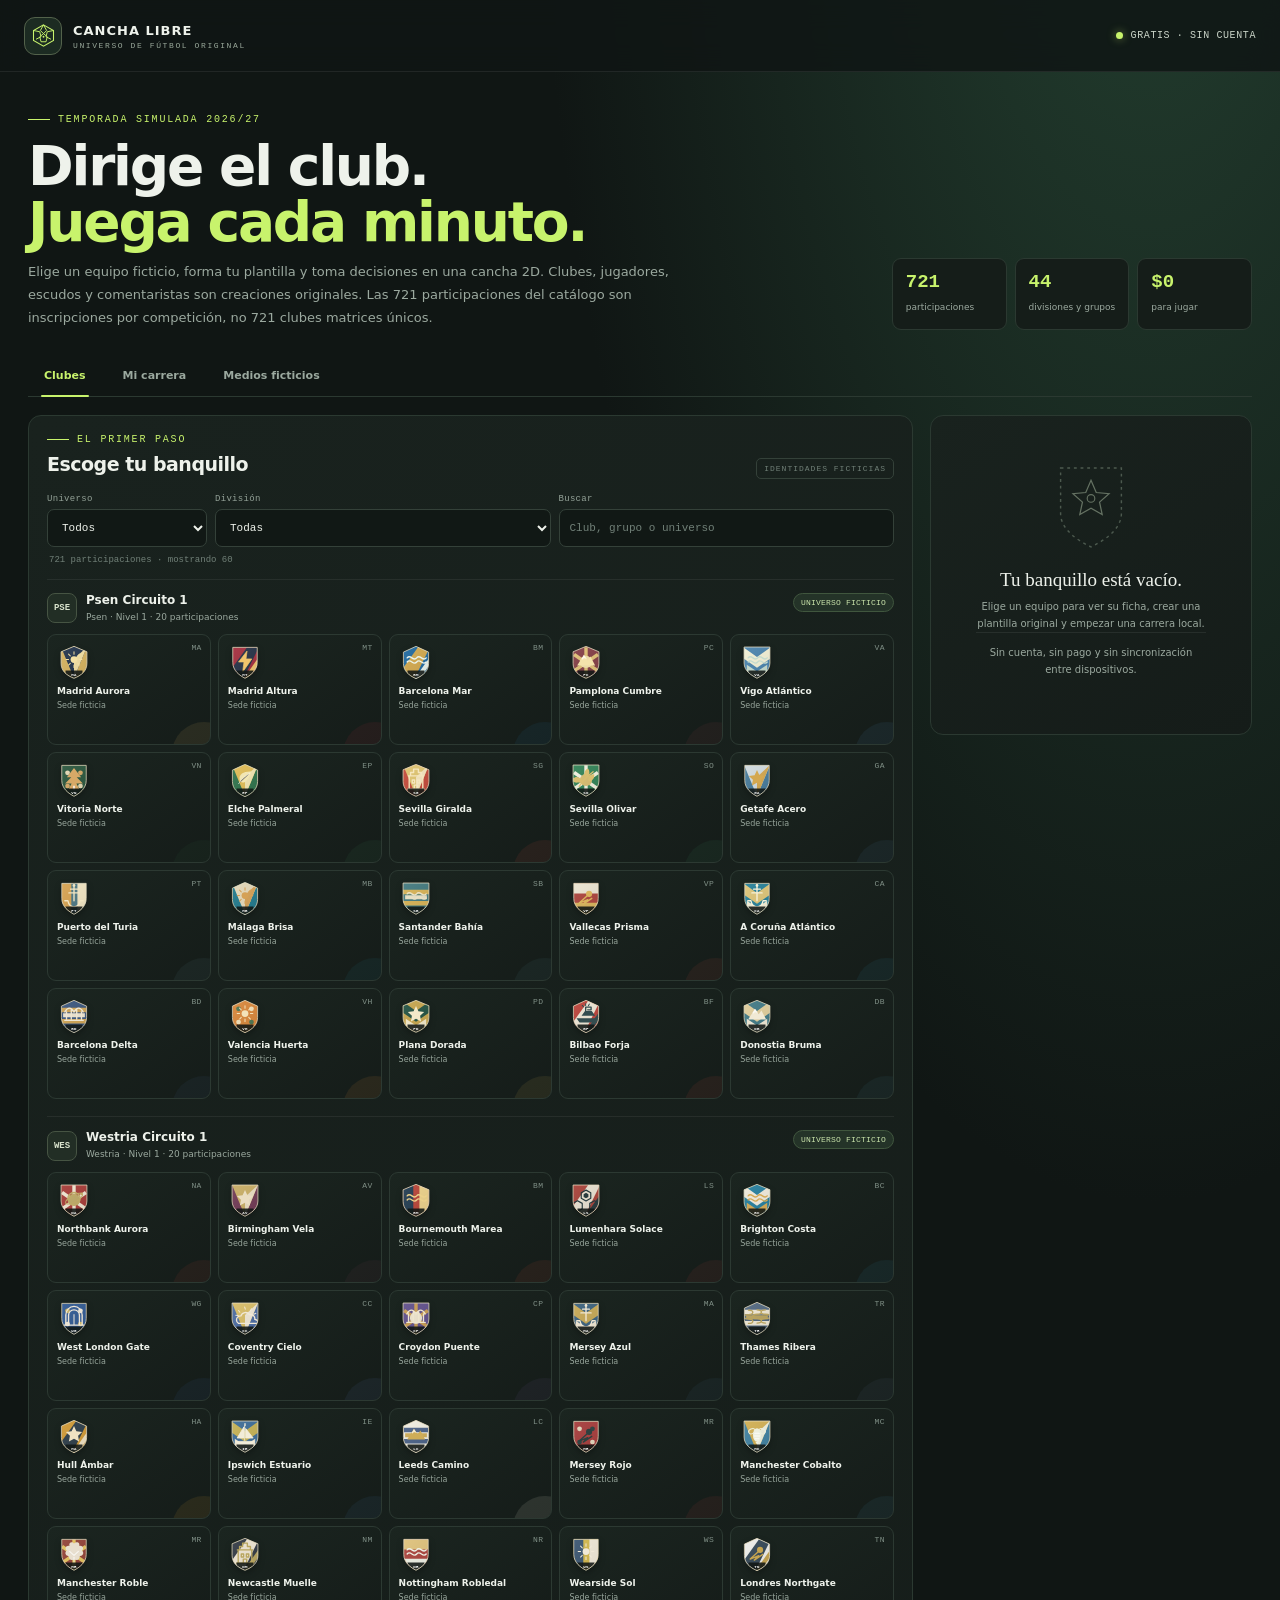
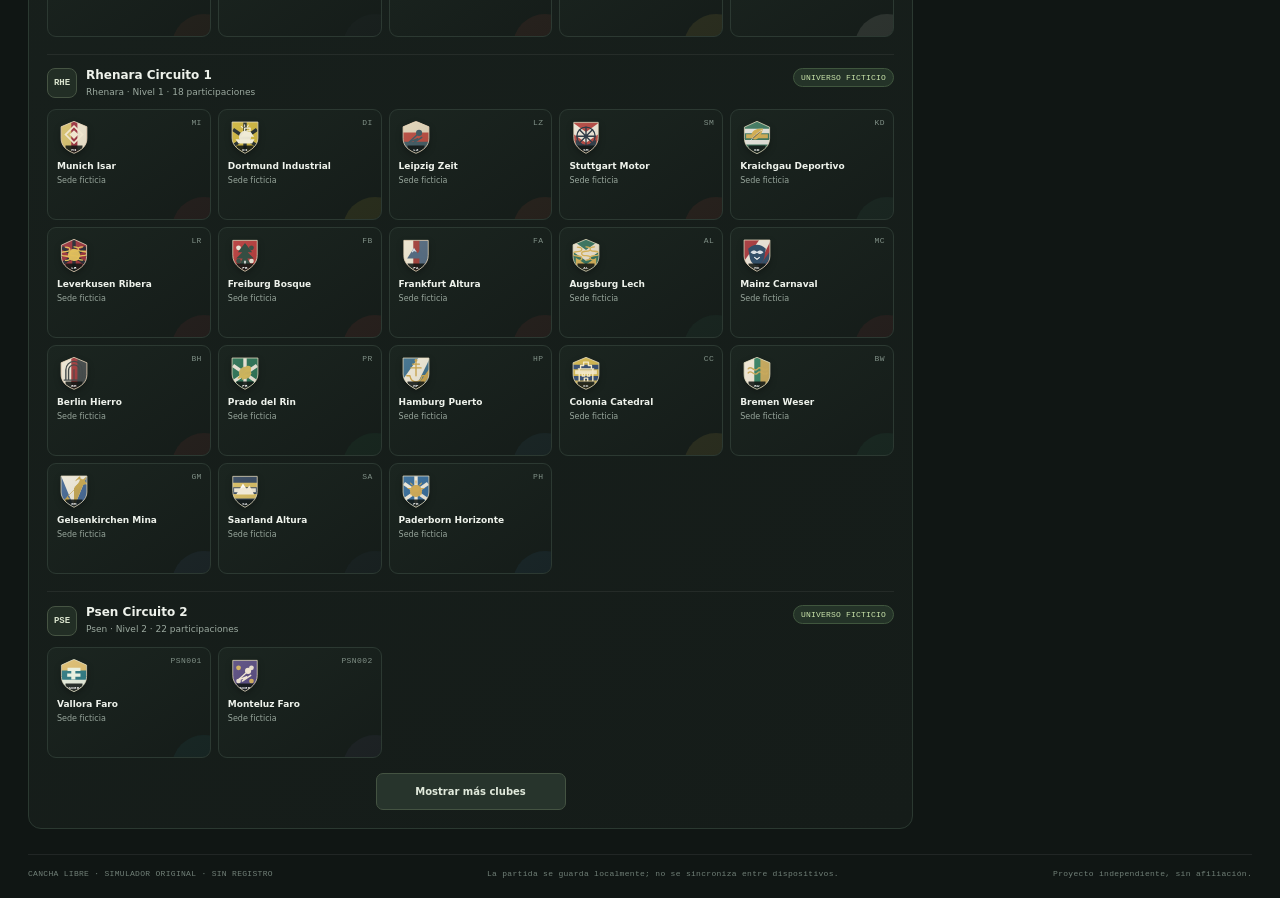
==== commit 32240ccf: "Publica Cancha Libre fase 1" ====
--- a/index.html
+++ b/index.html
@@ -1,41 +1,17 @@
 <!doctype html>
-<html lang="es"><head><meta charset="utf-8"><meta name="viewport" content="width=device-width,initial-scale=1"><meta name="theme-color" content="#121a17"><meta name="description" content="Cancha Libre: mánager de clubes gratuito. Elige tu equipo entre España, Inglaterra y Alemania; distintivos originales, sin dominio de pago ni registro."><title>Cancha Libre — Mánager de clubes</title>
-<style>
-:root{color-scheme:dark;--bg:#101614;--panel:#171f1c;--line:#2d3933;--ink:#edf1eb;--muted:#95a49a;--quiet:#6d7d73;--lime:#c8f36c;--sans:Inter,ui-sans-serif,system-ui,-apple-system,BlinkMacSystemFont,"Segoe UI",sans-serif;--mono:ui-monospace,SFMono-Regular,Consolas,monospace}*{box-sizing:border-box}body{margin:0;background:radial-gradient(ellipse at 90% -20%,#203b2d 0,transparent 43%),var(--bg);color:var(--ink);font-family:var(--sans);line-height:1.5;min-height:100vh}button,input{font:inherit;touch-action:manipulation}button:focus-visible,a:focus-visible,input:focus-visible{outline:3px solid var(--lime);outline-offset:3px}.skip{position:absolute;top:-60px;left:16px;z-index:10;background:var(--lime);color:#172019;padding:10px 14px;border-radius:6px}.skip:focus{top:12px}a{color:inherit}.app{max-width:1480px;margin:auto;min-height:100vh;padding:0 34px}.topbar{height:76px;display:flex;align-items:center;justify-content:space-between;border-bottom:1px solid #ffffff12;gap:20px}.brand{display:flex;align-items:center;gap:12px;text-decoration:none}.brand-mark{width:36px;height:36px;display:grid;place-items:center;border:1px solid #455248;border-radius:11px;background:linear-gradient(145deg,#263c2c,#18201c)}.brand-mark svg{width:23px;height:23px}.brand-name{font-size:15px;font-weight:780;letter-spacing:.6px}.brand-name small{display:block;font:9px var(--mono);letter-spacing:1.7px;color:#9dac9d;margin-top:-2px}.top-right{display:flex;align-items:center;gap:14px}.open-pill{font:10px var(--mono);letter-spacing:1px;text-transform:uppercase;color:#c3d0c4;border:1px solid #3b4940;padding:7px 10px;border-radius:99px;display:flex;align-items:center;gap:8px}.open-pill:before{content:"";width:6px;height:6px;border-radius:50%;background:var(--lime);box-shadow:0 0 8px #c8f36c77}.version{font:10px var(--mono);color:var(--quiet);letter-spacing:1px}.layout{display:grid;grid-template-columns:minmax(0,1fr) 330px;gap:27px;padding:32px 0 48px}.main-col{min-width:0}.intro{display:flex;justify-content:space-between;align-items:flex-end;gap:24px;margin-bottom:25px}.kicker{font:10px var(--mono);color:var(--lime);letter-spacing:2px;text-transform:uppercase;display:flex;align-items:center;gap:8px}.kicker:before{content:"";height:1px;width:22px;background:var(--lime)}h1{font-size:clamp(30px,3.4vw,44px);letter-spacing:-1.7px;line-height:1.05;margin:12px 0 10px;font-weight:700}h1 span{color:var(--lime)}.intro p{max-width:610px;color:var(--muted);font-size:13px;margin:0;line-height:1.7}.phase{white-space:nowrap;border:1px solid #35433a;border-radius:7px;background:#202a24;padding:9px 11px;color:#bcc9bd;font:10px var(--mono);letter-spacing:.8px;margin-top:15px;display:inline-block}.phase strong{color:var(--lime);font-weight:600}.summary-row{display:grid;grid-template-columns:repeat(3,1fr);gap:9px;margin:23px 0 26px}.metric{display:flex;align-items:center;gap:11px;border:1px solid var(--line);background:#161e1a;border-radius:9px;padding:12px 14px;min-height:57px}.metric-icon{width:29px;height:29px;display:grid;place-items:center;border-radius:8px;background:#28362b;color:var(--lime);flex:0 0 auto}.metric-icon svg{width:16px;height:16px}.metric-value{font:600 15px var(--mono);letter-spacing:-.5px}.metric-label{display:block;font-size:10px;color:var(--muted);margin-top:1px}.toolbar{display:flex;justify-content:space-between;align-items:center;gap:12px;margin:27px 0 13px;padding-top:20px;border-top:1px solid #ffffff11}.toolbar h2{font-size:15px;margin:0;font-weight:700}.toolbar-note{font:9px var(--mono);color:var(--quiet);letter-spacing:.9px;margin-top:2px}.search-wrap{position:relative;flex:0 1 250px}.search-wrap svg{position:absolute;left:11px;top:50%;transform:translateY(-50%);width:14px;height:14px;color:#829188;pointer-events:none}.search{width:100%;padding:9px 11px 9px 33px;border:1px solid #35423a;border-radius:7px;background:#151c19;color:var(--ink);font-size:11px}.search::placeholder{color:#829188}.search-feedback{font-size:10px;color:var(--muted);margin:0 2px 10px;min-height:0}.league-section{margin-top:24px}.section-head{display:flex;align-items:center;justify-content:space-between;gap:18px;margin-bottom:12px}.section-title{display:flex;align-items:center;gap:10px}.section-title h2{font-size:14px;margin:0;font-weight:690;letter-spacing:-.2px}.section-title .count{font:10px var(--mono);color:var(--muted);border:1px solid #38453d;padding:3px 6px;border-radius:5px;margin-left:4px}.league-sub{font-size:10px;color:var(--muted);margin-top:2px}.country-tag{font:9px var(--mono);letter-spacing:1.2px;color:var(--quiet);white-space:nowrap}.league-logo{width:28px;height:28px;display:grid;place-items:center;border:1px solid var(--line);border-radius:8px;background:#1c2620;color:#c8d3c8;font:700 9px var(--mono)}.clubs-grid{display:grid;grid-template-columns:repeat(4,minmax(0,1fr));gap:9px}.club-card{position:relative;display:flex;flex-direction:column;align-items:flex-start;text-align:left;min-width:0;min-height:131px;border:1px solid #2c3831;background:linear-gradient(145deg,#1a231f,#161d1a);border-radius:10px;padding:12px 12px 10px;cursor:pointer;overflow:hidden;transition:transform .16s,border-color .16s,background .16s,box-shadow .16s}.club-card:after{content:"";position:absolute;width:80px;height:80px;border-radius:50%;right:-36px;bottom:-55px;background:var(--team-color);opacity:.06;transition:opacity .16s}.club-card:hover{transform:translateY(-2px);border-color:#72805d;background:linear-gradient(145deg,#222e27,#19211c);box-shadow:0 9px 22px #0003}.club-card.selected{border-color:var(--lime);box-shadow:inset 0 0 0 1px #c8f36c33,0 0 24px #c8f36c0d}.club-card.selected:before{content:"✓";position:absolute;right:8px;top:8px;width:18px;height:18px;display:grid;place-items:center;background:var(--lime);color:#152017;border-radius:50%;font-weight:800;font-size:11px;z-index:3}.club-card:hover:after{opacity:.13}.crest{width:39px;height:43px;display:block;margin-bottom:8px;filter:drop-shadow(0 4px 5px #0003)}.card-name{font-size:11px;font-weight:650;line-height:1.25;white-space:normal;max-width:100%;overflow-wrap:anywhere}.card-city{font-size:9px;color:#99a69c;margin-top:3px}.card-code{position:absolute;right:9px;top:9px;font:8px var(--mono);letter-spacing:.8px;color:#829188}.sidebar{position:sticky;top:22px;height:max-content}.side-card{background:linear-gradient(155deg,#1b2520,#151c18);border:1px solid #344139;border-radius:14px;padding:20px;overflow:hidden;position:relative}.side-card:before{content:"";position:absolute;top:-96px;right:-94px;width:210px;height:210px;border:1px solid #a6c87212;border-radius:50%;box-shadow:0 0 0 25px #a6c87208,0 0 0 51px #a6c87205;pointer-events:none}.side-kicker{font:9px var(--mono);letter-spacing:1.7px;text-transform:uppercase;color:#9cae9c;position:relative}.empty-state{display:flex;flex-direction:column;align-items:center;text-align:center;padding:25px 8px 13px;position:relative}.empty-crest{width:88px;height:101px;opacity:.7;margin-bottom:16px}.empty-state h2{font-family:Georgia,serif;font-size:20px;font-weight:400;margin:0 0 7px}.empty-state p{font-size:11px;color:var(--muted);max-width:220px;margin:0;line-height:1.7}.detail-state{position:relative}.detail-top{display:flex;gap:15px;align-items:center;padding:22px 0 18px;border-bottom:1px solid #ffffff12}.detail-crest{width:70px;height:76px;flex:0 0 auto;filter:drop-shadow(0 8px 9px #0005)}.detail-title{min-width:0}.detail-title h2{font-family:Georgia,serif;font-size:20px;line-height:1.15;font-weight:400;margin:0 0 6px;overflow-wrap:anywhere}.detail-city{font-size:11px;color:var(--muted)}.detail-league{display:inline-block;font:8px var(--mono);text-transform:uppercase;letter-spacing:.6px;color:#d4e5b5;background:#283628;padding:5px 7px;border-radius:5px;margin-top:9px}.detail-caption{font-size:12px;color:#bac6bb;line-height:1.7;margin:16px 0}.identity-box{background:#111815;border:1px solid #2b3830;border-radius:8px;padding:11px 12px;margin-bottom:13px}.detail-label{font:9px var(--mono);color:#86968c;letter-spacing:1.2px;text-transform:uppercase}.identity-value{font-size:11px;color:#e0e9dc;margin-top:4px}.badge-note{font-size:10px;color:#8fa093;line-height:1.65;margin:0 0 16px}.choose-btn{width:100%;display:flex;align-items:center;justify-content:center;gap:9px;background:var(--lime);border:1px solid var(--lime);color:#162019;border-radius:8px;padding:12px 14px;font-weight:750;font-size:12px;cursor:pointer;transition:background .14s,transform .14s}.choose-btn:hover{background:#d9ff8e;transform:translateY(-1px)}.choose-btn:disabled{cursor:default;background:#35433a;color:#afc0b3;border-color:#35433a;transform:none}.choose-btn svg{width:15px;height:15px}.saved-note{margin:10px 0 0;min-height:30px;font-size:10px;color:#9ead9f;line-height:1.6;text-align:center}.side-divider{border:0;border-top:1px solid #ffffff12;margin:18px 0 14px}.free-note{display:flex;gap:9px;align-items:flex-start;color:#92a095;font-size:10px;line-height:1.6}.free-note svg{width:15px;height:15px;color:var(--lime);flex:0 0 auto;margin-top:1px}.empty-search{border:1px dashed #3d4a41;border-radius:9px;padding:27px;text-align:center;color:var(--muted);font-size:12px}.roster-boundary{margin:31px 0 0;padding:14px 16px;border:1px solid #314037;border-radius:9px;background:linear-gradient(90deg,#1b2620,#171f1b);display:flex;gap:11px;align-items:flex-start}.boundary-icon{display:grid;place-items:center;width:25px;height:25px;border-radius:7px;background:#2e3a2c;color:#d9b56d;font:700 11px var(--mono);flex:0 0 auto}.roster-boundary p{font-size:10px;color:#a8b7ab;line-height:1.65;margin:0}.roster-boundary strong{color:#e2e8de}.source-note{margin:14px 0 0;color:#74847a;font-size:9px;line-height:1.7}.source-note a{color:#adbfad;text-decoration-color:#758778;text-underline-offset:2px}.footer{border-top:1px solid #ffffff12;padding:16px 0 22px;display:flex;justify-content:space-between;gap:20px;color:#75847a;font-size:9px}.footer a{color:#a4b1a6;text-decoration-color:#536257;text-underline-offset:2px}.toast{position:fixed;bottom:24px;left:50%;transform:translate(-50%,20px);opacity:0;pointer-events:none;z-index:30;background:#e0f4a6;color:#182219;padding:11px 16px;border-radius:8px;font-size:12px;font-weight:700;box-shadow:0 8px 30px #0005;transition:opacity .18s,transform .18s;max-width:calc(100% - 30px);text-align:center}.toast.show{opacity:1;transform:translate(-50%,0)}@media(max-width:1120px){.app{padding:0 24px}.layout{grid-template-columns:minmax(0,1fr) 300px;gap:18px}.clubs-grid{grid-template-columns:repeat(3,minmax(0,1fr))}.intro{align-items:flex-start}.summary-row{gap:7px}.metric{padding:10px}.metric-value{font-size:13px}}@media(max-width:820px){.app{padding:0 19px}.layout{grid-template-columns:minmax(0,1fr);gap:18px;padding-top:24px}.sidebar{position:static;grid-row:1}.side-card{padding:17px}.empty-state{padding:14px 4px 6px}.empty-crest{width:56px;height:64px;margin-bottom:8px}.empty-state h2{font-size:18px}.empty-state p{max-width:none}.detail-top{padding:13px 0}.detail-crest{width:57px;height:64px}.detail-title h2{font-size:19px}.detail-caption{margin:12px 0}.identity-box{padding:9px 11px;margin-bottom:9px}.badge-note{margin-bottom:10px}.side-divider{margin:14px 0 11px}.clubs-grid{grid-template-columns:repeat(4,minmax(0,1fr))}.summary-row{margin:19px 0 22px}}@media(max-width:560px){.app{padding:0 14px}.topbar{height:63px}.brand-mark{width:32px;height:32px}.brand-name{font-size:13px}.brand-name small{font-size:8px}.top-right{gap:7px}.open-pill{font-size:8px;padding:6px 8px}.version{display:none}.layout{padding-top:19px}.kicker{font-size:9px}.kicker:before{width:16px}h1{font-size:32px;letter-spacing:-1.2px;margin:10px 0 8px}.intro p{font-size:11px}.phase{font-size:9px;padding:8px 9px;margin-top:12px}.summary-row{gap:6px;margin:17px 0 20px}.metric{gap:6px;min-height:51px;padding:8px 6px}.metric-icon{width:24px;height:24px;border-radius:7px}.metric-icon svg{width:14px;height:14px}.metric-value{font-size:11px}.metric-label{font-size:8px}.toolbar{align-items:flex-start;flex-wrap:wrap;gap:9px;margin:21px 0 12px;padding-top:16px}.toolbar h2{font-size:14px}.toolbar-note{font-size:8px}.search-wrap{width:100%;flex:1 1 100%}.search{font-size:12px;padding:10px 11px 10px 34px}.section-head{margin-bottom:10px}.section-title{gap:7px}.section-title h2{font-size:12px}.section-title .count{font-size:8px;padding:2px 5px}.league-sub{font-size:9px}.country-tag{font-size:8px;letter-spacing:.7px}.league-logo{width:25px;height:25px}.league-section{margin-top:21px}.clubs-grid{grid-template-columns:repeat(2,minmax(0,1fr));gap:7px}.club-card{min-height:101px;padding:9px 9px 8px;border-radius:8px}.crest{width:32px;height:36px;margin-bottom:6px}.card-name{font-size:10px}.card-city{font-size:9px}.card-code{right:7px;top:7px;font-size:8px}.side-card{border-radius:11px;padding:14px}.side-kicker{font-size:8px}.detail-top{gap:11px}.detail-crest{width:47px;height:54px}.detail-title h2{font-size:18px}.detail-city{font-size:10px}.detail-league{font-size:7px;padding:4px 6px;margin-top:6px}.detail-caption{font-size:11px}.free-note{font-size:9px}.roster-boundary{margin-top:23px;padding:11px;gap:9px}.roster-boundary p{font-size:9px}.source-note{font-size:8px}.footer{flex-direction:column;gap:6px;padding:14px 0 19px;font-size:8px}}@media(prefers-reduced-motion:reduce){*,*:before,*:after{scroll-behavior:auto!important;transition:none!important}}
-</style></head><body>
-<a class="skip" href="#clubes">Saltar al catálogo de clubes</a><div class="app">
-<header class="topbar"><a class="brand" href="#inicio" aria-label="Cancha Libre, inicio"><span class="brand-mark"><svg viewBox="0 0 28 28" fill="none" aria-hidden="true"><path d="M14 2.5 25 8.7v10.6L14 25.5 3 19.3V8.7L14 2.5Z" stroke="#c8f36c" stroke-width="1.3"/><path d="m14 2.5 4 6.4-4 4.1-4-4.1 4-6.4Zm-11 6.2 7 1.4 1 5.4-5.5 2.3L3 19.3m22-10.6-7 1.4-1 5.4 5.5 2.3" stroke="#c8f36c" stroke-width="1.1" stroke-linejoin="round"/><circle cx="14" cy="13" r=".9" fill="#c8f36c"/></svg></span><span class="brand-name">CANCHA LIBRE<small>MÁNAGER DE CLUBES</small></span></a><div class="top-right"><span class="open-pill">Proyecto abierto · Gratis</span><span class="version">TEMPORADA 26/27</span></div></header>
-<main id="inicio" class="layout"><div class="main-col"><section class="intro" aria-labelledby="title"><div><div class="kicker">Empieza desde el banquillo</div><h1 id="title">Elige tu club.<br><span>Escribe su historia.</span></h1><p>Tres ligas, 58 clubes y una decisión que lo cambia todo. Escoge dónde empieza tu carrera de mánager; el universo se construye contigo, paso a paso.</p><div class="phase"><strong>FASE 01</strong> · CLUBES Y ESCUDOS</div></div></section>
-<div class="summary-row" aria-label="Resumen del universo de clubes"><div class="metric"><span class="metric-icon"><svg viewBox="0 0 20 20" fill="none" aria-hidden="true"><path d="M4 3.5h12v13H4zM7 1.8v3.4m6-3.4v3.4M4 7h12" stroke="currentColor" stroke-width="1.3" stroke-linecap="round"/><path d="m7 11 2 2 4-4" stroke="currentColor" stroke-width="1.3" stroke-linecap="round" stroke-linejoin="round"/></svg></span><span><strong class="metric-value">03</strong><span class="metric-label">Ligas iniciales</span></span></div><div class="metric"><span class="metric-icon"><svg viewBox="0 0 20 20" fill="none" aria-hidden="true"><path d="M10 2.2 17 5v5.1c0 4.2-3 6.6-7 8-4-1.4-7-3.8-7-8V5l7-2.8Z" stroke="currentColor" stroke-width="1.3"/><path d="m6.7 10.2 2.1 2.1 4.7-4.7" stroke="currentColor" stroke-width="1.3" stroke-linecap="round" stroke-linejoin="round"/></svg></span><span><strong class="metric-value">58</strong><span class="metric-label">Clubes ficticios</span></span></div><div class="metric"><span class="metric-icon"><svg viewBox="0 0 20 20" fill="none" aria-hidden="true"><path d="M10 2.5v15m-5-5 5 5 5-5M4 4.5h12" stroke="currentColor" stroke-width="1.4" stroke-linecap="round" stroke-linejoin="round"/></svg></span><span><strong class="metric-value">$0</strong><span class="metric-label">Gasto para jugar</span></span></div></div>
-<section class="toolbar" id="clubes" aria-labelledby="clubs-heading"><div><h2 id="clubs-heading">Explora los clubes</h2><div class="toolbar-note">58 IDENTIDADES · 3 CAMPEONATOS</div></div><label class="search-wrap"><svg viewBox="0 0 20 20" fill="none" aria-hidden="true"><circle cx="8.7" cy="8.7" r="5.7" stroke="currentColor" stroke-width="1.5"/><path d="m13 13 4 4" stroke="currentColor" stroke-width="1.5" stroke-linecap="round"/></svg><input id="search" class="search" type="search" placeholder="Buscar club o ciudad…" aria-label="Buscar club o ciudad"></label></section><div class="search-feedback" id="search-feedback" aria-live="polite"></div><div class="club-list" id="club-list"></div>
-<div class="roster-boundary"><span class="boundary-icon">i</span><p><strong>Primero los clubes y sus escudos.</strong> Plantillas y futbolistas aún no están incluidos: vendrán en una fase posterior, con nombres ficticios. Los valores y distintivos del juego son originales; no son escudos oficiales ni indican afiliación.</p></div>
-<p class="source-note">Las ligas de referencia para 2026/27 son sus primeras divisiones: <a href="https://www.laliga.com/laliga-easports/clubes" target="_blank" rel="noopener noreferrer">LALIGA EA SPORTS</a>, <a href="https://www.premierleague.com/en/news/4725682/all-20-premier-league-clubs-squad-numbers-for-202627-season" target="_blank" rel="noopener noreferrer">Premier League</a> y <a href="https://www.bundesliga.com/en/bundesliga/clubs" target="_blank" rel="noopener noreferrer">Bundesliga</a>. Nombres de clubes, identidades y emblemas del juego son creaciones ficticias.</p>
-</div><aside class="sidebar" aria-labelledby="profile-kicker"><div class="side-card"><div class="side-kicker" id="profile-kicker">DESPACHO DEL MÁNAGER</div><div id="empty-state" class="empty-state"><svg class="empty-crest" viewBox="0 0 80 94" fill="none" aria-hidden="true"><path d="M8 7h64v48c0 16-17 28-32 35C25 83 8 71 8 55V7Z" stroke="#617062" stroke-width="1.5" stroke-dasharray="3 4"/><path d="m40 20 5.5 12.8L59 34l-10 8.9 2.8 13.1L40 49.3l-11.8 6.7L31 42.9 21 34l13.5-1.2L40 20Z" stroke="#82917d" stroke-width="1.3"/><circle cx="40" cy="39" r="4" stroke="#82917d" stroke-width="1.2"/><path d="M24 68h32M29 74h22" stroke="#526254" stroke-width="1.2" stroke-linecap="round"/></svg><h2>Tu banquillo está vacío.</h2><p>Elige un club para ver su ficha y tomar la primera decisión de tu carrera.</p></div><div class="detail-state" id="detail-state" hidden><div class="detail-top"><div id="detail-crest"></div><div class="detail-title"><h2 id="detail-name"></h2><div class="detail-city" id="detail-city"></div><div class="detail-league" id="detail-league"></div></div></div><p class="detail-caption" id="detail-caption"></p><div class="identity-box"><div class="detail-label">Identidad de club</div><div class="identity-value" id="detail-identity"></div></div><p class="badge-note">Escudo original creado para este universo ficticio; no reproduce el emblema oficial del club real que inspira su contexto.</p><button class="choose-btn" id="choose" type="button"><span id="choose-label">Elegir este club</span><svg viewBox="0 0 20 20" fill="none" aria-hidden="true"><path d="M3 10h13m-5-5 5 5-5 5" stroke="currentColor" stroke-width="1.5" stroke-linecap="round" stroke-linejoin="round"/></svg></button><p class="saved-note" id="saved-note" role="status" aria-live="polite">Tu elección se guarda solo en este navegador.</p></div><hr class="side-divider"><div class="free-note"><svg viewBox="0 0 20 20" fill="none" aria-hidden="true"><path d="M10 2 16 4.4v4.4c0 4.3-2.6 7.2-6 9.2-3.4-2-6-4.9-6-9.2V4.4L10 2Z" stroke="currentColor" stroke-width="1.35"/><path d="m7 9.8 2 2 4-4" stroke="currentColor" stroke-width="1.35" stroke-linecap="round" stroke-linejoin="round"/></svg><span>Sin cuenta, sin pago y sin compra de dominio. El guardado se queda en tu dispositivo.</span></div></div></aside></main>
-<footer class="footer"><span>CANCHA LIBRE · PROTOTIPO ABIERTO · FASE 01</span><span>Construido para empezar con <a href="https://github.com/Micho01939/brote-de-luna" target="_blank" rel="noopener noreferrer">cero gasto obligatorio</a>.</span></footer></div><div class="toast" id="toast" role="status" aria-live="polite"></div>
-<script>
-(()=>{'use strict';
-const leagues=[
-{id:'es',name:'Primera de España',ref:'División de honor · España',country:'ESPAÑA',code:'ES',official:'LALIGA EA SPORTS',clubs:[
-['madrid-aurora','Madrid Aurora','Madrid','MA','#d6b35f','#24354d','#f3e0a3','sun'],['meseta-atletico','Meseta Atlético','Madrid','MT','#a52f3f','#273348','#f1c46c','bolt'],['barcelona-mar','Barcelona Mar','Barcelona','BM','#216aa0','#d3a94e','#eaf4ec','wave'],['girona-cumbre','Girona Cumbre','Girona','GC','#853f47','#e1c277','#f4e2ab','mountain'],['vigo-atlantico','Vigo Atlántico','Vigo','VA','#4b84ae','#f3f0d5','#c5dbce','wave'],['vitoria-norte','Vitoria Norte','Vitoria-Gasteiz','VN','#2b573e','#e6d9b5','#d7a967','pine'],['elche-palmeral','Elche Palmeral','Elche','EP','#30734c','#e1bd56','#f2e6b3','leaf'],['sevilla-giralda','Sevilla Giralda','Sevilla','SG','#c44b3b','#e0c571','#f5e6be','tower'],['sevilla-olivar','Sevilla Olivar','Sevilla','SO','#328357','#f2f0df','#d9be70','olive'],['getafe-acero','Getafe Acero','Getafe','GA','#477b9b','#d2dce0','#d4a850','star'],['turia-puerto','Puerto del Turia','Valencia','PT','#4d7884','#d7a351','#f1e5c2','anchor'],['malaga-brisa','Málaga Brisa','Málaga','MB','#227a8d','#e4d8b8','#d5a156','sun'],['santander-bahia','Santander Bahía','Santander','SB','#437a7f','#d8b356','#e9e1c5','wave'],['vallecas-prisma','Vallecas Prisma','Madrid','VP','#ad453d','#ece5d2','#d9b45c','comet'],['coruna-atlantico','A Coruña Atlántico','A Coruña','CA','#27819a','#dec578','#f6f1d9','anchor'],['barcelona-delta','Barcelona Delta','Barcelona','BD','#3a567e','#d0a556','#eee5d1','bridge'],['valencia-huerta','Valencia Huerta','Valencia','VH','#d9873b','#4e7651','#f3e2ba','orange'],['plana-dorada','Plana Dorada','Vila-real','PD','#c7a64e','#245343','#f3e9c9','star'],['bilbao-forja','Bilbao Forja','Bilbao','BF','#bb443b','#eee7d6','#334d50','forge'],['donostia-bruma','Donostia Bruma','San Sebastián','DB','#427a86','#e1ce9c','#f1e9d5','mountain']]},
-{id:'en',name:'Primera de Inglaterra',ref:'División de honor · Inglaterra',country:'INGLATERRA',code:'EN',official:'Premier League',clubs:[
-['northbank-athletic','Northbank Athletic','Londres','NA','#a73c38','#eee5d0','#beaa67','cannon'],['aston-vale','Aston Vale','Birmingham','AV','#713a55','#c9ae66','#eaddc2','star'],['bournemouth-marea','Bournemouth Marea','Bournemouth','BM','#b94538','#223c51','#ecd18a','wave'],['brentford-forja','Brentford Forja','Brentford','BF','#a84239','#e7dfcf','#283a3e','honey'],['brighton-costa','Brighton Costa','Brighton','BC','#267f9e','#f0eadb','#d4a955','gull'],['west-london-puerta','West London Gate','Londres','WG','#315a93','#cbb45e','#eee6d7','gate'],['coventry-cielo','Coventry Cielo','Coventry','CC','#4c6ca2','#d8bd68','#f0e8d6','sky'],['croydon-puente','Croydon Puente','Croydon','CP','#61508c','#c99d53','#eee5ce','bridge'],['mersey-azul','Mersey Azul','Liverpool','MA','#3c627e','#c7a956','#f0e7d3','anchor'],['thames-ribera','Thames Ribera','Fulham','TR','#526880','#eee7d4','#b9a35e','river'],['hull-ambar','Hull Ámbar','Hull','HA','#d19a36','#2d3d49','#eee1c2','tiger'],['ipswich-estuario','Ipswich Estuario','Ipswich','IE','#3e6d98','#c6b255','#f2ecd9','sail'],['leeds-camino','Leeds Camino','Leeds','LC','#f1eee2','#4b6288','#cfad58','rose'],['mersey-rojo','Mersey Rojo','Liverpool','MR','#a73d3c','#e4d7bc','#2d4140','bird'],['manchester-cobalto','Manchester Cobalto','Manchester','MC','#4081a1','#d2b054','#eef0df','bee'],['manchester-roble','Manchester Roble','Manchester','MR','#934338','#e4c35e','#e8dfcf','oak'],['newcastle-muelle','Newcastle Muelle','Newcastle','NM','#343b45','#eee5d2','#b9a65f','tower'],['nottingham-robledal','Nottingham Robledal','Nottingham','NR','#ac453e','#e0c37c','#edf0e4','tree'],['wearside-sol','Wearside Sol','Sunderland','WS','#d3b84d','#3b5672','#f0e9d8','sun'],['tottenham-norte','Tottenham Norte','Tottenham','TN','#eeeeea','#354857','#c5a44f','comet']]},
-{id:'de',name:'Bundesliga',ref:'División de honor · Alemania',country:'ALEMANIA',code:'DE',official:'Bundesliga',clubs:[
-['munich-isar','Munich Isar','Múnich','MI','#9e3441','#d7c16e','#f0e6cf','diamond'],['dortmund-industrial','Dortmund Industrial','Dortmund','DI','#d0b73f','#252e2d','#f0ebd6','forge'],['leipzig-zeit','Leipzig Zeit','Leipzig','LZ','#b94c40','#e1d4b8','#425b63','comet'],['stuttgart-motor','Stuttgart Motor','Stuttgart','SM','#b54841','#eee7d7','#313d48','wheel'],['kraichgau-deportivo','Kraichgau Deportivo','Sinsheim','KD','#3e785f','#e5e4dc','#d1ad54','leaf'],['leverkusen-ribera','Leverkusen Ribera','Leverkusen','LR','#9c343d','#272c35','#e2bf5a','river'],['freiburg-bosque','Freiburg Bosque','Friburgo','FB','#b73d3c','#ece8d8','#354e43','pine'],['frankfurt-altura','Frankfurt Altura','Frankfurt','FA','#a33f39','#eee6d1','#556b80','eagle'],['augsburg-lech','Augsburg Lech','Augsburgo','AL','#35715c','#e8dfcb','#d2af58','river'],['mainz-carnaval','Mainz Carnaval','Mainz','MC','#a7373b','#ede5d8','#334f68','mask'],['berlin-hierro','Berlin Hierro','Berlín','BH','#a23c3d','#eee8d5','#454b4b','gate'],['prado-rin','Prado del Rin','Mönchengladbach','PR','#2c7255','#e8e4d5','#ccb45c','horse'],['hamburg-puerto','Hamburg Puerto','Hamburgo','HP','#3e6f8c','#eee8d6','#c8a34e','anchor'],['colonia-catedral','Colonia Catedral','Colonia','CC','#d3b64d','#344b70','#f4e8c4','tower'],['bremen-weser','Bremen Weser','Bremen','BW','#378264','#f1e8d5','#c9aa5c','wave'],['gelsenkirchen-mina','Gelsenkirchen Mina','Gelsenkirchen','GM','#456894','#eee9da','#c3a553','pick'],['saarland-altura','Saarland Altura','Elversberg','SA','#36485f','#d8bd63','#f0e9d7','mountain'],['paderborn-horizonte','Paderborn Horizonte','Paderborn','PH','#376c99','#eee9da','#cfaa56','sun']]}
-];
-const motifs={sun:'<circle cx="50" cy="40" r="10" fill="currentColor"/><path d="M50 20v6m0 28v6M30 40h6m28 0h6M36 26l4 5m20 18 4 5M64 26l-4 5M40 49l-4 5" stroke="currentColor" stroke-width="3" stroke-linecap="round"/>',bolt:'<path d="M56 23 36 43h13l-5 16 20-23H51l5-13Z" fill="currentColor"/>',wave:'<path d="M26 39c9-11 18 11 27 0s14 0 21 0M26 49c9-11 18 11 27 0s14 0 21 0" fill="none" stroke="currentColor" stroke-width="4" stroke-linecap="round"/>',mountain:'<path d="m26 55 20-30 12 17 7-9 14 22H26Z" fill="currentColor"/><path d="m40 34 6-9 8 12-7-3-3 4" fill="#fff" fill-opacity=".72"/>',pine:'<path d="m50 23-15 19h8l-12 13h38L57 42h8L50 23Z" fill="currentColor"/><path d="M50 53v9" stroke="#fff" stroke-opacity=".65" stroke-width="3"/>',leaf:'<path d="M66 25C44 24 31 32 32 48c1 9 8 13 16 9 15-10 18-32 18-32Z" fill="currentColor"/><path d="M31 60c9-13 19-21 31-29" stroke="#fff" stroke-opacity=".68" stroke-width="2.5" stroke-linecap="round"/>',tower:'<path d="M37 58V35h26v23H37Zm-4-24 17-13 17 13H33Zm9 24V43h12v15" fill="currentColor"/><path d="M43 37h4m9 0h4" stroke="#fff" stroke-width="2"/>',olive:'<path d="M50 60V29m0 13c-15 0-17-11-17-11s14-2 17 11m0-7c12 0 15-10 15-10s-13-2-15 10" fill="none" stroke="currentColor" stroke-width="4" stroke-linecap="round"/><circle cx="38" cy="47" r="3" fill="currentColor"/><circle cx="62" cy="36" r="3" fill="currentColor"/>',star:'<path d="m50 22 7 15 17 2-12 11 3 17-15-8-15 8 3-17-12-11 17-2 7-15Z" fill="currentColor"/>',anchor:'<circle cx="50" cy="29" r="6" fill="none" stroke="currentColor" stroke-width="4"/><path d="M50 35v25m-19-14c1 11 8 17 19 17s18-6 19-17M41 43l-10 3m28-3 10 3m-19-20v-8" stroke="currentColor" stroke-width="4" stroke-linecap="round" stroke-linejoin="round"/>',comet:'<path d="M58 26a15 15 0 1 0 13 24A15 15 0 0 1 58 26Z" fill="currentColor"/><path d="m28 30 12 6m-14 8 11 2m-3 12 8-7" stroke="currentColor" stroke-width="3" stroke-linecap="round"/>',bridge:'<path d="M27 55V40m12 15V35m22 20V35m12 20V40M23 40c8-13 16-13 24 0 8-13 16-13 24 0M24 58h48" fill="none" stroke="currentColor" stroke-width="4" stroke-linecap="round"/>',orange:'<circle cx="50" cy="42" r="15" fill="currentColor"/><path d="M50 27c0-8 7-11 13-9-2 5-6 9-13 9Zm-1 0c-6-7-13-5-17-1 4 4 10 6 17 1Z" fill="currentColor"/><path d="M37 44h26M40 52h20" stroke="#fff" stroke-opacity=".42" stroke-width="2"/>',forge:'<path d="M32 29h36v9H55v9h13v9H55v7H43v-7H31v-9h12v-9H32v-9Z" fill="currentColor"/>',cannon:'<path d="M28 37h30l9 5-9 5H28v-5h-6v-4h6v-1Zm24-7h6v7h-6z" fill="currentColor"/><circle cx="39" cy="49" r="5" fill="none" stroke="currentColor" stroke-width="3"/>',honey:'<path d="m38 25 12-7 12 7v14l-12 7-12-7V25Zm-14 18 12-7 12 7v14l-12 7-12-7V43Zm28 0 12-7 12 7v14l-12 7-12-7V43Z" fill="none" stroke="currentColor" stroke-width="3" stroke-linejoin="round"/>',gull:'<path d="M24 45c10-4 17-13 26-13 6 0 11 4 19 3-6 5-12 7-18 6-9 9-17 13-27 4Z" fill="currentColor"/>',gate:'<path d="M30 59V28h40v31M25 28l25-12 25 12M40 59V38h20v21" fill="none" stroke="currentColor" stroke-width="4" stroke-linecap="round" stroke-linejoin="round"/>',sky:'<path d="M33 53a11 11 0 1 1 2-22 15 15 0 0 1 28 5 9 9 0 0 1 2 17H33Z" fill="currentColor"/><path d="M38 59h25" stroke="currentColor" stroke-width="3" stroke-linecap="round"/>',river:'<path d="M26 30c10-9 17 9 27 0s17 8 25 0M26 41c10-9 17 9 27 0s17 8 25 0M26 52c10-9 17 9 27 0s17 8 25 0" fill="none" stroke="currentColor" stroke-width="3.5" stroke-linecap="round"/>',rose:'<path d="M50 24c7 0 11 8 5 13 8-3 14 4 10 11-3 6-10 5-15 1 2 9-6 14-13 9-6-4-3-12 2-16-9 1-14-8-8-14 5-5 12-2 15 4-1-4 0-8 4-8Z" fill="currentColor"/><circle cx="50" cy="43" r="5" fill="#fff" fill-opacity=".5"/>',bird:'<path d="M24 49c12-2 17-14 25-19 10-6 21-1 25 4-9 0-13 5-17 12-7 12-21 15-33 3Zm25-15 5-11 7 9" fill="currentColor"/>',bee:'<ellipse cx="49" cy="43" rx="17" ry="12" fill="currentColor"/><path d="M42 32v22m12-22v22" stroke="#18201b" stroke-width="4"/><path d="M38 32c-8-9-17-3-14 5m37-5c8-9 17-3 14 5" fill="none" stroke="currentColor" stroke-width="3" stroke-linecap="round"/>',oak:'<path d="M50 24c4-11 17-7 16 2 10 2 9 14 1 17 4 9-5 16-14 12-4 9-18 7-19-2-10 1-14-10-7-16-4-8 4-16 12-13 2-6 6-5 11 0Z" fill="currentColor"/><path d="M50 48v15m0-8 10-6m-10 3-8-6" stroke="#fff" stroke-opacity=".72" stroke-width="2.5" stroke-linecap="round"/>',diamond:'<path d="m50 18 25 24-25 24-25-24 25-24Z" fill="none" stroke="currentColor" stroke-width="5"/><path d="M50 29 61 42 50 55 39 42l11-13Z" fill="currentColor"/>',wheel:'<circle cx="50" cy="42" r="20" fill="none" stroke="currentColor" stroke-width="4"/><circle cx="50" cy="42" r="6" fill="currentColor"/><path d="M50 22v14m0 12v14M30 42h14m12 0h14M36 28l10 10m8 8 10 10m0-28L54 38m-8 8L36 56" stroke="currentColor" stroke-width="3"/>',eagle:'<path d="M25 29c12 1 18 5 25 12 7-7 13-11 25-12-5 10-10 17-19 20l-6 13-6-13c-9-3-14-10-19-20Z" fill="currentColor"/><circle cx="43" cy="39" r="2" fill="#fff"/><circle cx="57" cy="39" r="2" fill="#fff"/>',mask:'<path d="M29 28c12-7 30-7 42 0v16c-2 12-11 18-21 23-10-5-19-11-21-23V28Z" fill="currentColor"/><path d="M35 37h12l-6 7-6-7Zm18 0h12l-6 7-6-7Zm-3 14 7 3" fill="#fff" fill-opacity=".77"/>',horse:'<path d="M36 59V38l-8-11 15 4 8-8 7 8 10 2-4 9-1 16H52V46H43v13H36Z" fill="currentColor"/><path d="m43 32-2-9m17 9 5-8" stroke="currentColor" stroke-width="3" stroke-linecap="round"/>',pick:'<path d="M34 26c7-7 25-7 32 0l-4 6c-5-4-19-4-24 0l-4-6Zm16 2v33m-9-2h18" stroke="currentColor" stroke-width="4" stroke-linecap="round"/><path d="m41 48 9 7 9-7" fill="none" stroke="currentColor" stroke-width="3"/>',tiger:'<path d="M30 25c7 3 10 8 10 15-7-4-12-2-16 3 9 1 13 4 15 11 6-5 12-5 18 0 2-7 6-10 15-11-4-5-9-7-16-3 0-7 3-12 10-15-10-1-16 2-19 9-4-7-9-10-17-9Zm17 30 3 8 3-8" fill="currentColor"/>',sail:'<path d="M48 20v40H25l23-40Zm5 9 20 29H53V29Z" fill="currentColor"/><path d="M23 63h53" stroke="currentColor" stroke-width="3" stroke-linecap="round"/>',tree:'<path d="M49 18c10 0 15 8 12 15 11 3 10 15 0 17 2 8-6 13-13 9-7 4-15-1-13-9-10-2-11-14 0-17-3-7 3-15 14-15Z" fill="currentColor"/><path d="M49 53v11" stroke="#fff" stroke-opacity=".7" stroke-width="3"/>'};
-const shapes=['M12 7h76v47c0 25-24 37-38 45C36 91 12 79 12 54V7Z','M50 5 88 21v34c0 23-17 36-38 44C29 91 12 78 12 55V21L50 5Z','M14 8h72v44c0 25-21 39-36 47C35 91 14 77 14 52V8Z','M50 5 87 22v33c0 21-14 35-37 45-23-10-37-24-37-45V22L50 5Z'];
-const teams=leagues.flatMap((l,li)=>l.clubs.map((r,i)=>({id:r[0],name:r[1],city:r[2],code:r[3],c1:r[4],c2:r[5],c3:r[6],motif:r[7],pattern:(i*3+li)%8,shape:(i+li)%4,league:l.id,leagueName:l.name,leagueOfficial:l.official})));
-let committed=null,selected=null;try{committed=localStorage.getItem('cancha-libre-club-v1');selected=teams.find(t=>t.id===committed)||null}catch(_){}
-const $=id=>document.getElementById(id);let toastTimer;
-function esc(v){return String(v).replace(/[&<>"']/g,c=>({'&':'&amp;','<':'&lt;','>':'&gt;','"':'&quot;',"'":'&#39;'}[c]))}
-function crest(t,large=false){const cid=`clip-${t.id}`,gid=`grad-${t.id}`,shape=shapes[t.shape];let p='';switch(t.pattern){case 0:p=`<path d="M12 7h30v92H12z" fill="${t.c2}"/><path d="M60 7h28v92H60z" fill="${t.c3}"/>`;break;case 1:p=`<path d="m10 72 48-67h34L45 101H10z" fill="${t.c2}"/><path d="m45 101 47-66v22L61 99z" fill="${t.c3}"/>`;break;case 2:p=`<path d="M12 7h76v31H12z" fill="${t.c2}"/><path d="M12 65h76v34H12z" fill="${t.c3}"/>`;break;case 3:p=`<path d="m10 8 40 28L90 8v32L50 68 10 40V8Z" fill="${t.c2}"/><path d="m20 79 30 20 30-20V59L50 79 20 59v20Z" fill="${t.c3}"/>`;break;case 4:p=`<circle cx="31" cy="30" r="6" fill="${t.c2}"/><circle cx="69" cy="30" r="6" fill="${t.c3}"/><circle cx="31" cy="69" r="6" fill="${t.c3}"/><circle cx="69" cy="69" r="6" fill="${t.c2}"/>`;break;case 5:p=`<path d="M50 8v91M15 29l70 48M15 77l70-48" stroke="${t.c2}" stroke-width="10"/><circle cx="50" cy="51" r="18" fill="${t.c3}"/>`;break;case 6:p=`<path d="M10 27h80v13H10zM10 60h80v13H10z" fill="${t.c2}"/><path d="M18 43h64v12H18z" fill="${t.c3}"/>`;break;default:p=`<path d="M12 7h76L50 99 12 7Z" fill="${t.c2}"/><path d="m88 7-38 92V42L88 7Z" fill="${t.c3}"/>`}
-return `<svg class="${large?'detail-crest':'crest'}" viewBox="0 0 100 108" role="img" aria-label="Escudo original de ${esc(t.name)}"><defs><clipPath id="${cid}"><path d="${shape}"/></clipPath><linearGradient id="${gid}" x1="0" x2="1" y1="0" y2="1"><stop stop-color="#fff"/><stop offset="1" stop-color="#000"/></linearGradient></defs><g clip-path="url(#${cid})"><path d="M0 0h100v108H0z" fill="${t.c1}"/>${p}<path d="M0 0h100v108H0z" fill="url(#${gid})" opacity=".08"/><g color="${t.c3}">${motifs[t.motif]||motifs.star}</g><path d="M25 76h50v22H25z" fill="#101614" fill-opacity=".86"/><text x="50" y="92" text-anchor="middle" font-family="ui-monospace,monospace" font-size="12" font-weight="700" letter-spacing="1" fill="#f3f1df">${esc(t.code)}</text></g><path d="${shape}" fill="none" stroke="#e9dfc2" stroke-opacity=".88" stroke-width="2.6"/><path d="${shape}" fill="none" stroke="#101614" stroke-opacity=".55" stroke-width="1" transform="translate(3 2)"/></svg>`}
-function renderList(q=''){const term=q.trim().toLocaleLowerCase('es');let total=0;const markup=leagues.map(l=>{const items=l.clubs.map(r=>teams.find(t=>t.id===r[0])).filter(t=>!term||`${t.name} ${t.city}`.toLocaleLowerCase('es').includes(term));if(!items.length)return '';total+=items.length;return `<section class="league-section" aria-labelledby="league-${l.id}"><div class="section-head"><div class="section-title"><span class="league-logo" aria-hidden="true">${l.code}</span><div><h2 id="league-${l.id}">${l.name}<span class="count">${items.length}</span></h2><div class="league-sub">${l.ref}</div></div></div><span class="country-tag">${l.country}</span></div><div class="clubs-grid">${items.map(t=>`<button type="button" class="club-card${selected?.id===t.id?' selected':''}" data-id="${t.id}" style="--team-color:${t.c1}" aria-pressed="${selected?.id===t.id}" aria-label="Seleccionar ${esc(t.name)}, ${esc(t.city)}"><span class="card-code">${esc(t.code)}</span>${crest(t)}<span class="card-name">${esc(t.name)}</span><span class="card-city">${esc(t.city)}</span></button>`).join('')}</div></section>`}).join('');$('club-list').innerHTML=markup||'<div class="empty-search">No hay clubes que coincidan. Prueba con otro nombre o ciudad.</div>'; $('search-feedback').textContent=term?`${total} ${total===1?'club encontrado':'clubes encontrados'}`:'';document.querySelectorAll('.club-card').forEach(b=>b.addEventListener('click',()=>select(b.dataset.id)))}
-const identity={sun:'Energía abierta y visión de largo alcance',bolt:'Ritmo intenso y una identidad competitiva',wave:'Una cultura de juego fluida y adaptable',mountain:'Ambición firme, construida desde la base',pine:'Raíces profundas y paciencia de equipo',leaf:'Crecimiento sostenido y talento por cuidar',tower:'Orgullo de ciudad y carácter resistente',olive:'Un equipo que prospera con calma y cohesión',star:'Un escenario para perseguir grandes noches',anchor:'Un proyecto con los pies en la tierra',comet:'Velocidad, imaginación y nuevos caminos',bridge:'Un punto de encuentro para todo el barrio',orange:'Color, creatividad y energía compartida',forge:'Carácter forjado en el esfuerzo',cannon:'Decisión, precisión y valentía',honey:'Trabajo en equipo por encima de las individualidades',gull:'Libertad para explorar y atacar espacios',gate:'Orden, comunidad y puertas siempre abiertas',sky:'Aspirar alto con ideas claras',river:'Adaptarse al ritmo de cada partido',rose:'Cuidar la identidad y crecer con elegancia',bird:'Jugar con intuición y cambiar de altura',bee:'Movimiento constante y colaboración',oak:'Paciencia, raíces y una afición fiel',diamond:'Una estructura sólida con brillo propio',wheel:'Trabajo colectivo que hace girar al equipo',eagle:'Mirada larga y ambición sin atajos',mask:'Imaginación para sorprender en cada jornada',horse:'Potencia, perseverancia y avance',pick:'Carácter de trabajo y resiliencia',tiger:'Valentía, energía y espíritu colectivo',sail:'Horizontes nuevos y una ruta compartida',tree:'Crecer con raíces fuertes'};
-function renderDetail(){const empty=$('empty-state'),detail=$('detail-state');if(!selected){empty.hidden=false;detail.hidden=true;return}empty.hidden=true;detail.hidden=false;$('detail-crest').innerHTML=crest(selected,true);$('detail-name').textContent=selected.name;$('detail-city').textContent=selected.city;$('detail-league').textContent=selected.leagueOfficial+' · '+selected.leagueName;$('detail-caption').textContent=identity[selected.motif]||'Un proyecto nuevo con identidad propia';$('detail-identity').textContent=selected.city+' · '+selected.leagueName;const done=committed===selected.id;$('choose-label').textContent=done?'Club elegido · cambiar elección':'Elegir este club';$('choose').disabled=done;$('saved-note').textContent=done?'Club guardado localmente. La siguiente fase del proyecto será construir la carrera.':'La elección se guarda solo en este navegador.'}
-function select(id){selected=teams.find(t=>t.id===id)||null;renderList($('search').value);renderDetail();if(matchMedia('(max-width:820px)').matches)$('profile-kicker').scrollIntoView({block:'nearest',behavior:'smooth'})}
-function toast(s){const el=$('toast');el.textContent=s;el.classList.add('show');clearTimeout(toastTimer);toastTimer=setTimeout(()=>el.classList.remove('show'),2400)}
-$('search').addEventListener('input',e=>renderList(e.target.value));$('choose').addEventListener('click',()=>{if(!selected)return;try{localStorage.setItem('cancha-libre-club-v1',selected.id);committed=selected.id;renderDetail();toast('Club elegido: '+selected.name+'. Guardado en este navegador.')}catch(_){toast('No fue posible guardar en este navegador.')}});
-renderList();renderDetail();
-})();
-</script></body></html>
+<html lang="es">
+<head>
+  <meta charset="utf-8">
+  <meta name="viewport" content="width=device-width, initial-scale=1">
+  <meta http-equiv="refresh" content="0; url=public/index.html">
+  <title>Cancha Libre</title>
+</head>
+<body>
+  <main>
+    <h1>Cancha Libre</h1>
+    <p>Abriendo el juego…</p>
+    <p><a href="public/index.html">Abrir Cancha Libre</a></p>
+  </main>
+  <script>location.replace('public/index.html');</script>
+</body>
+</html>
